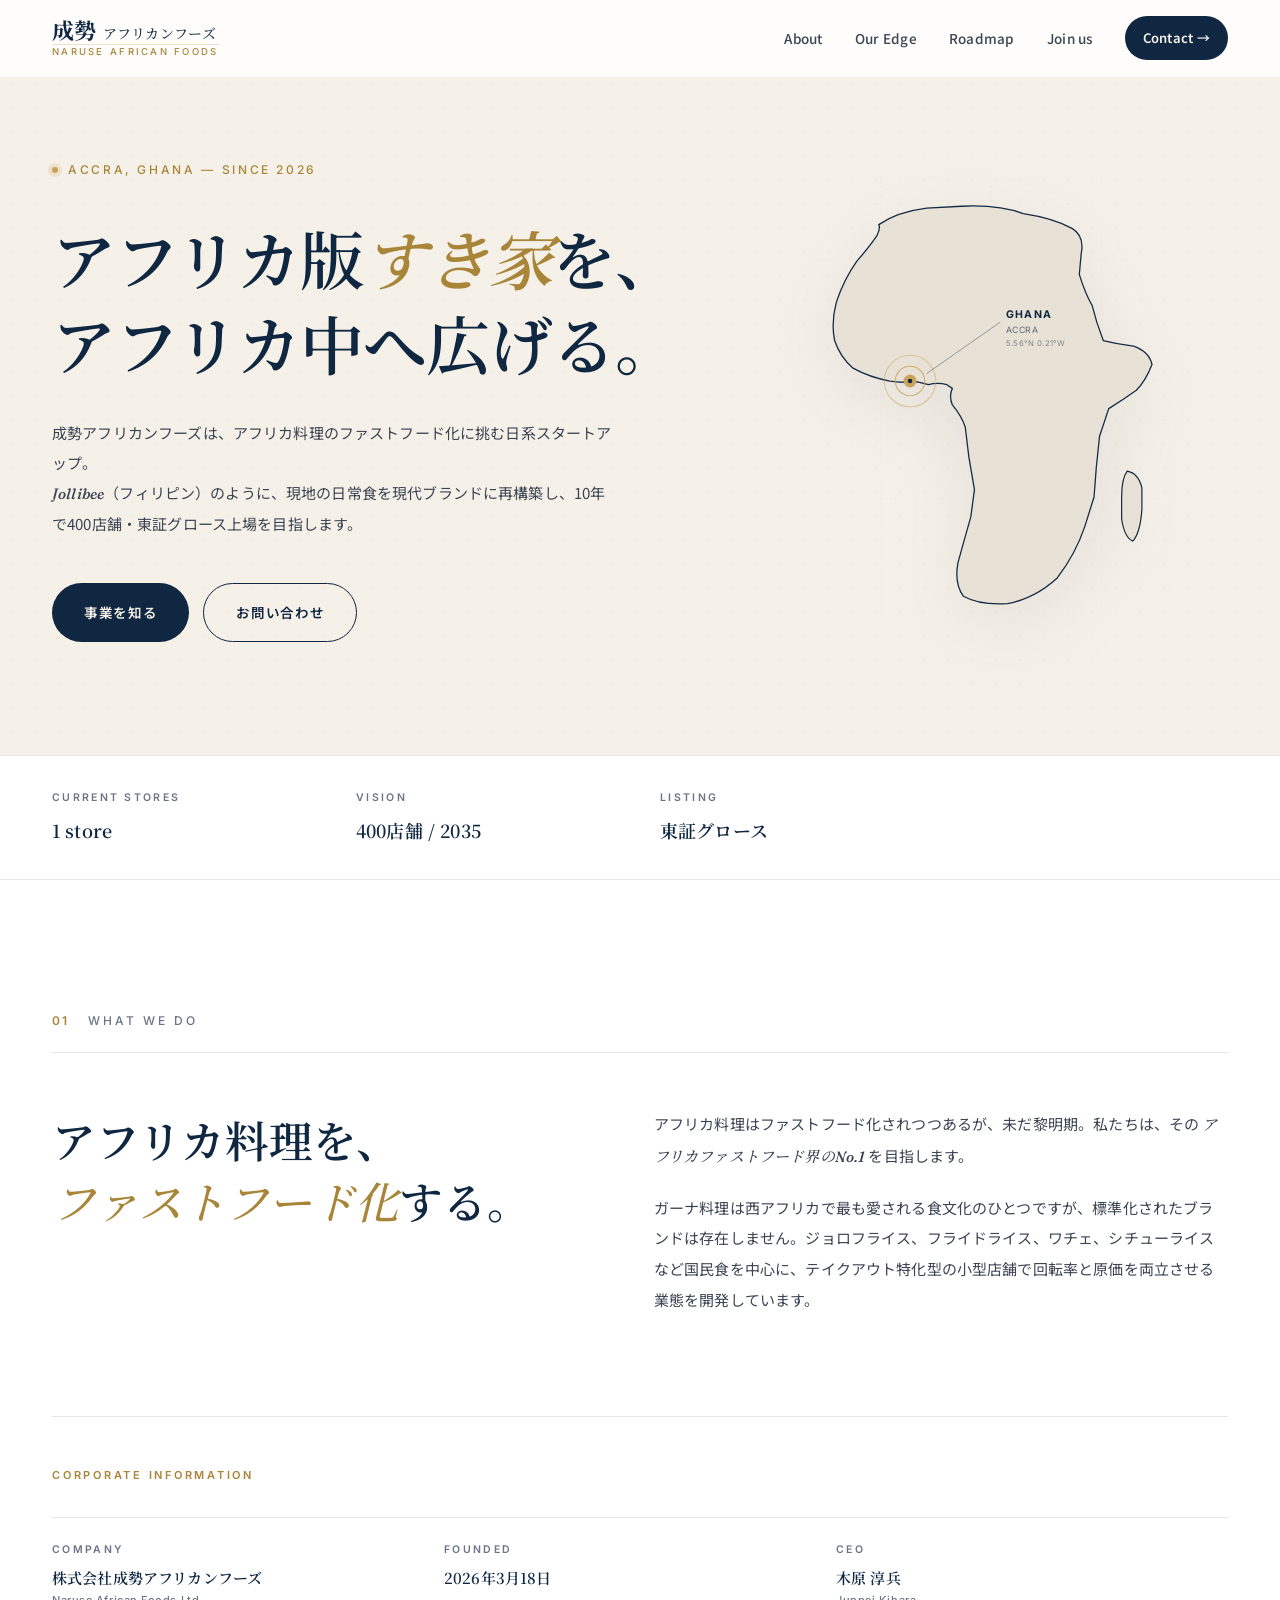
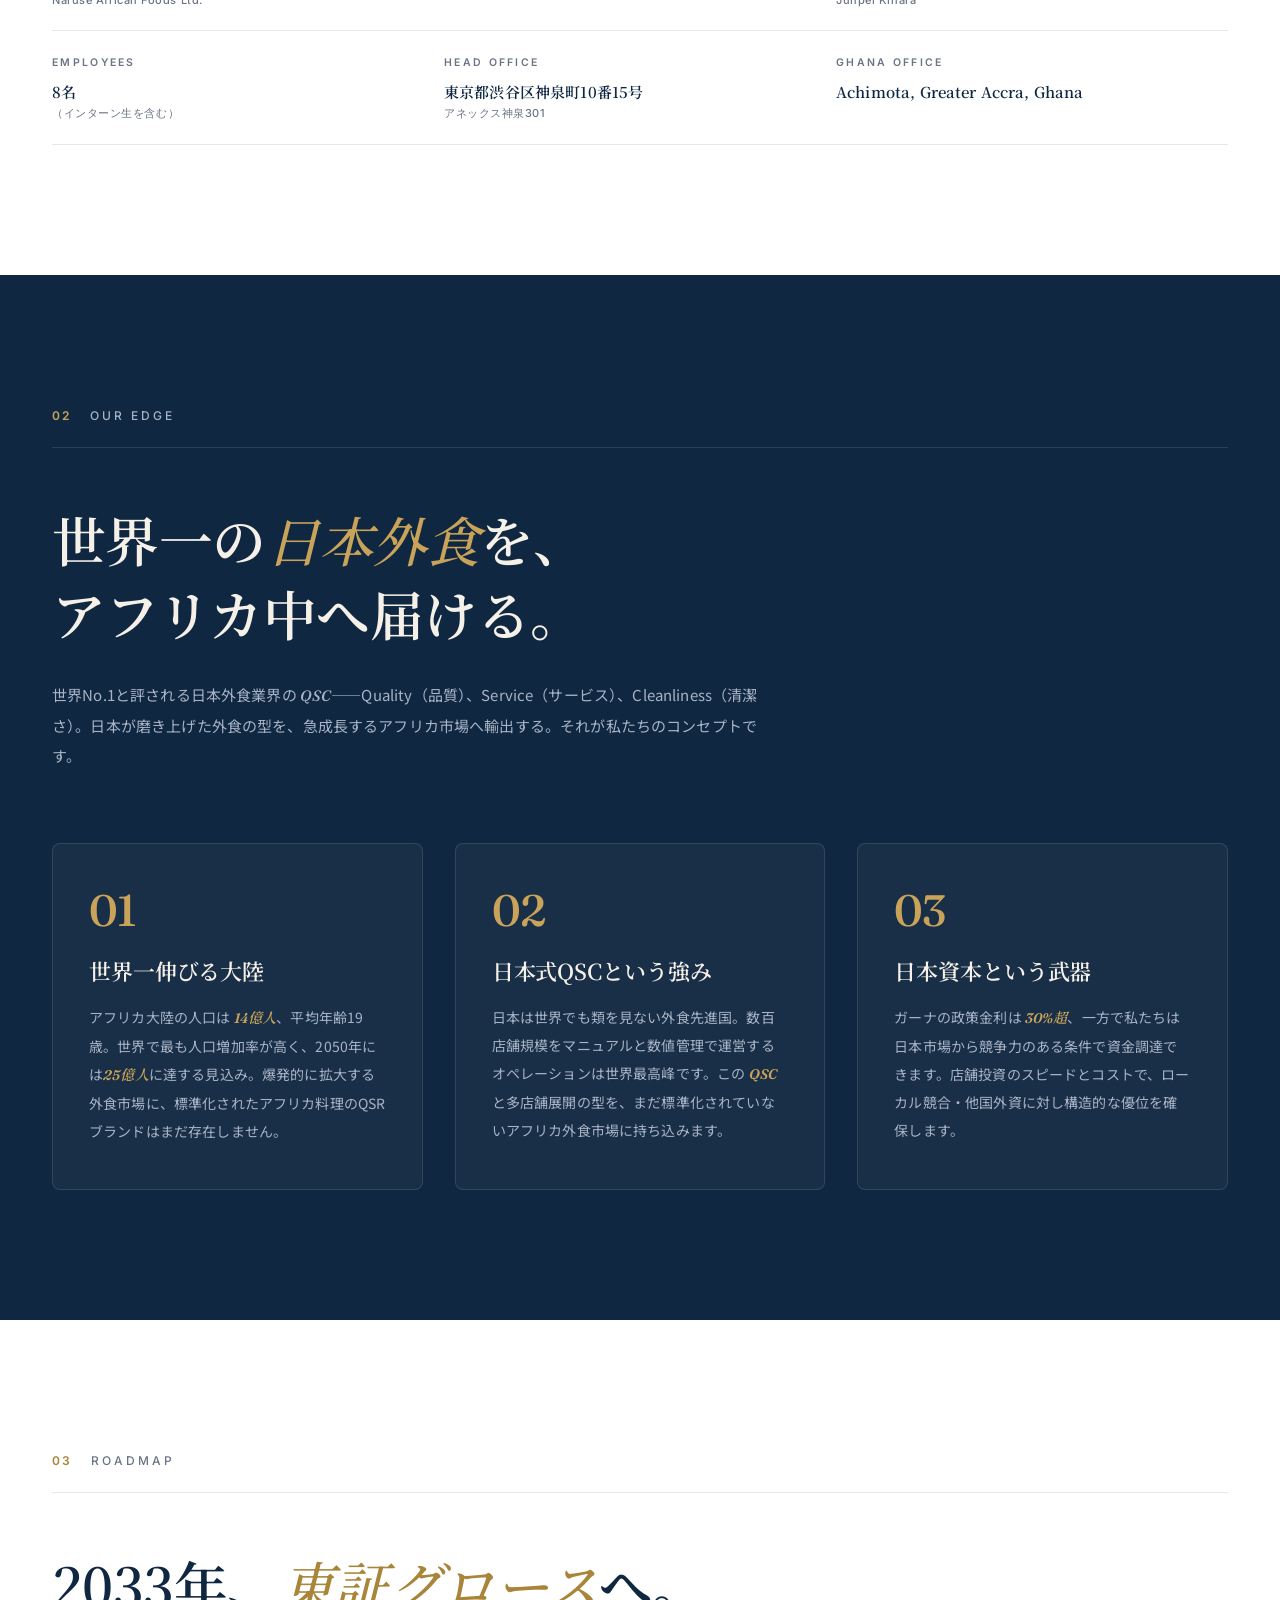
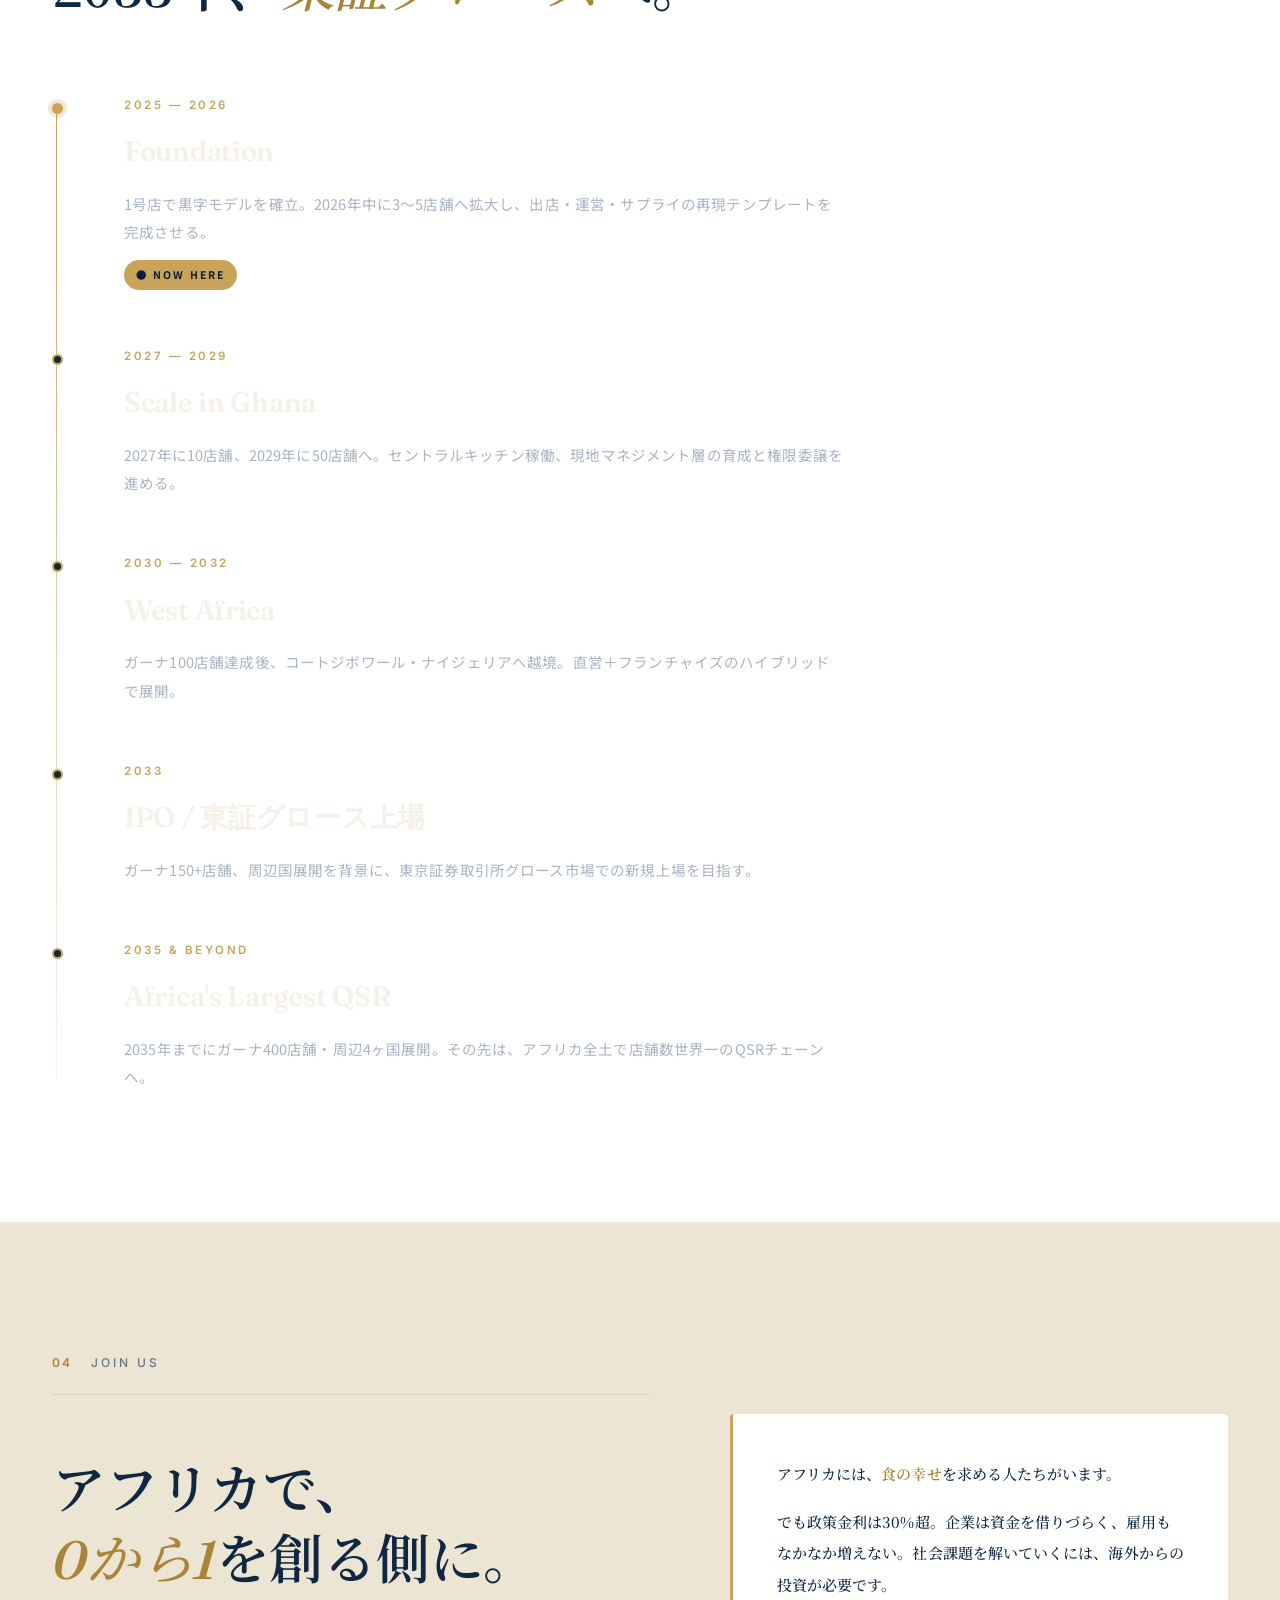
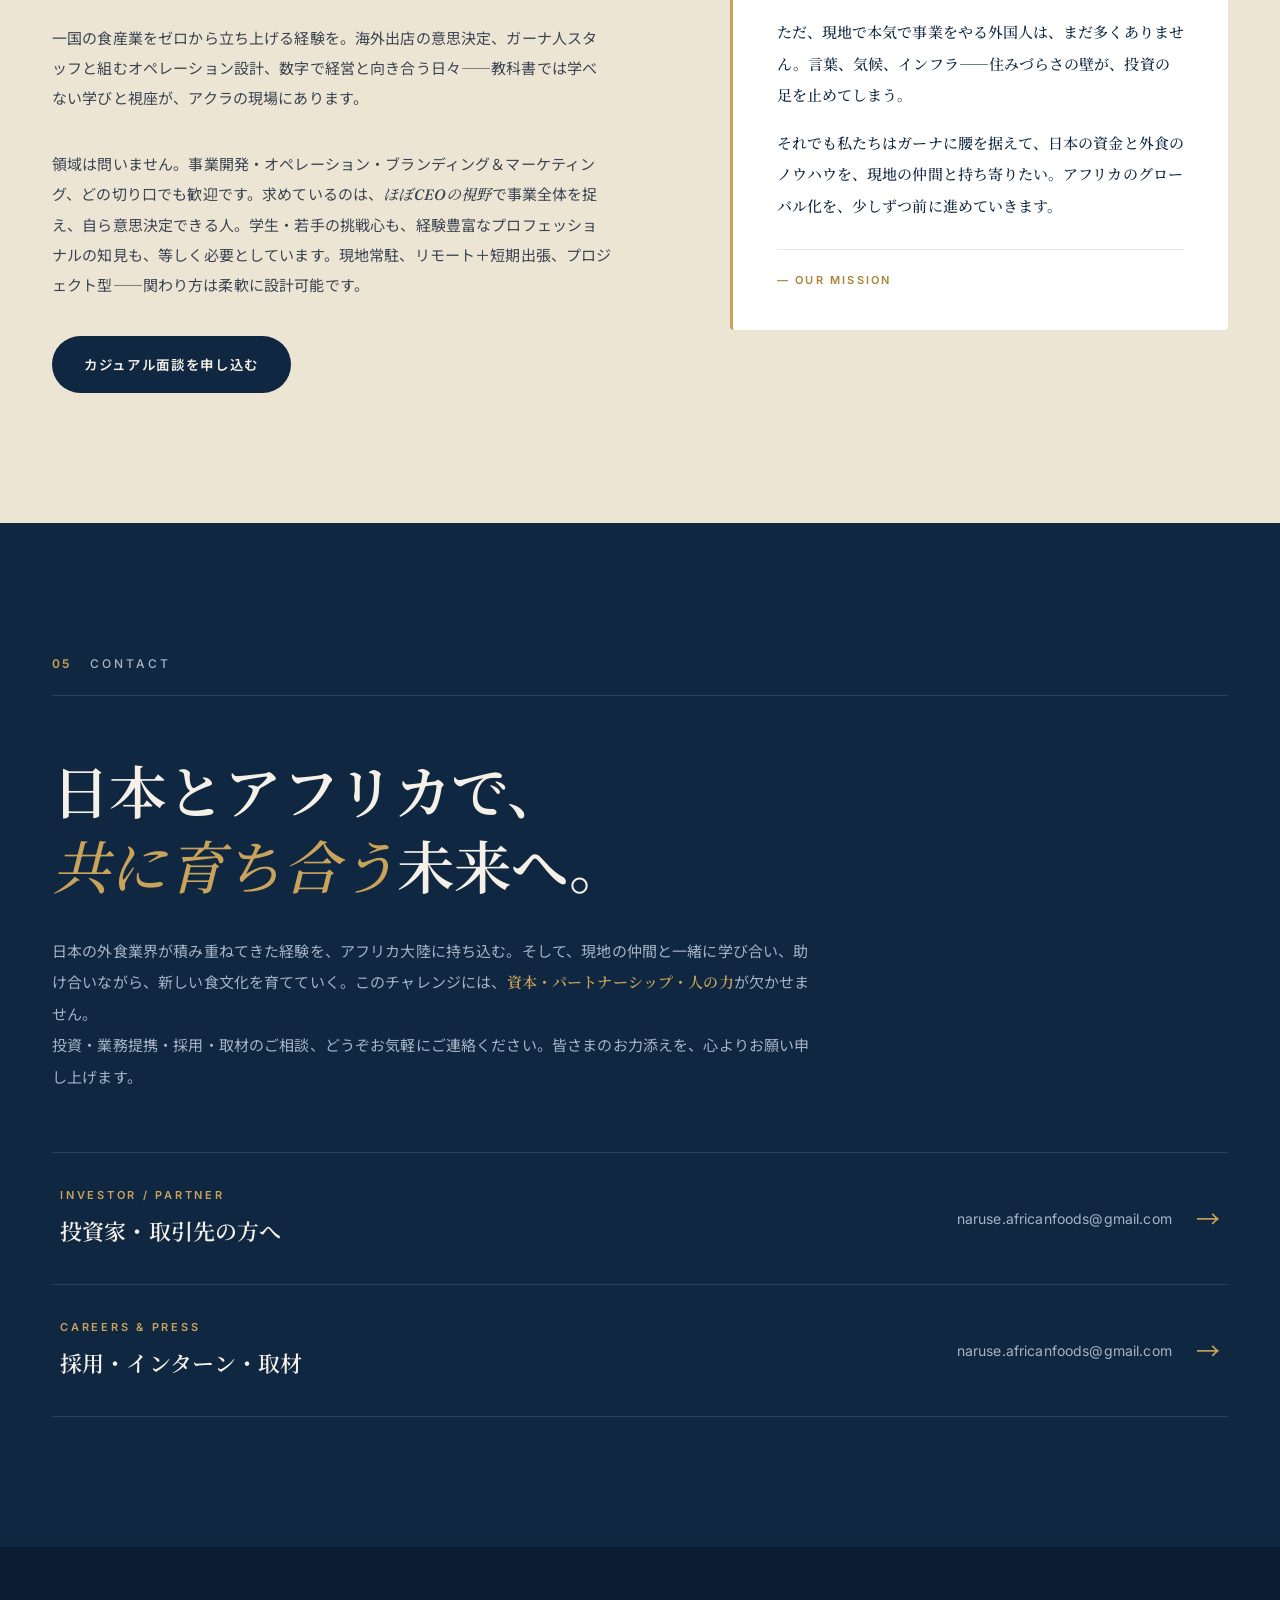
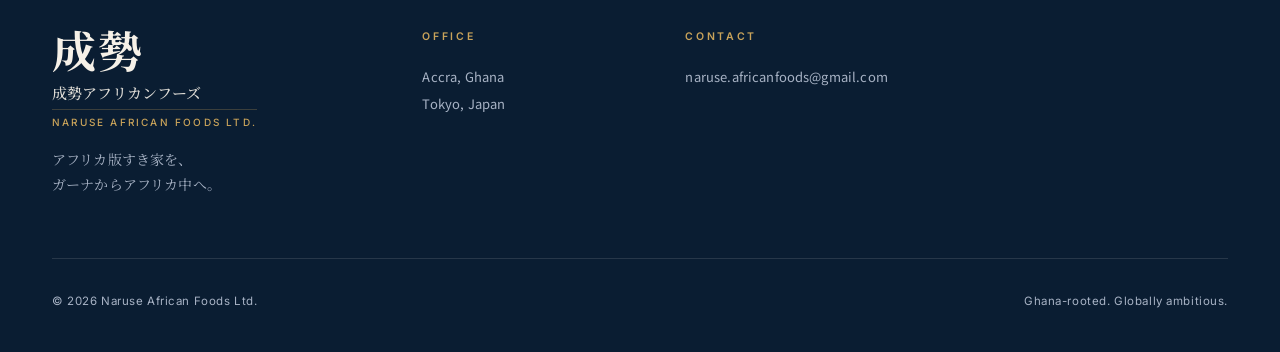
==== index.html @ c7c50688 "Initial commit: corporate site" ====
<!DOCTYPE html>
<html lang="ja">
<head>
<meta charset="UTF-8">
<meta name="viewport" content="width=device-width, initial-scale=1.0">
<title>成勢アフリカンフーズ | アフリカ版すき家を、ガーナからアフリカ中へ。</title>
<meta name="description" content="成勢アフリカンフーズはアフリカ料理のファストフード化に挑む日系スタートアップ。ガーナ・アクラ発、10年で400店舗・東証グロース上場を目指します。">
<meta property="og:title" content="成勢アフリカンフーズ">
<meta property="og:description" content="アフリカ版すき家を、ガーナからアフリカ中へ。">
<meta property="og:type" content="website">
<link rel="preconnect" href="https://fonts.googleapis.com">
<link rel="preconnect" href="https://fonts.gstatic.com" crossorigin>
<link href="https://fonts.googleapis.com/css2?family=Fraunces:ital,opsz,wght@0,9..144,400;0,9..144,500;0,9..144,600;0,9..144,700;1,9..144,500&family=Inter:wght@400;500;600;700&family=Noto+Sans+JP:wght@400;500;600;700&family=Noto+Serif+JP:wght@500;600;700&display=swap" rel="stylesheet">
<link rel="icon" type="image/svg+xml" href="data:image/svg+xml,%3Csvg xmlns='http://www.w3.org/2000/svg' viewBox='0 0 32 32'%3E%3Crect width='32' height='32' fill='%230F2741'/%3E%3Ctext x='16' y='16' font-family='Noto Serif JP,serif' font-size='22' font-weight='700' fill='%23C9A35A' text-anchor='middle' dominant-baseline='central'%3E成%3C/text%3E%3C/svg%3E">
<link rel="stylesheet" href="style.css">
</head>
<body>

<!-- Header -->
<header class="site-header" id="site-header">
  <div class="container header-inner">
    <a href="#top" class="logo">
      <span class="logo-jp"><span class="logo-mark">成勢</span><span class="logo-suffix">アフリカンフーズ</span></span>
      <span class="logo-en">NARUSE AFRICAN FOODS</span>
    </a>
    <nav class="nav" id="nav">
      <a href="#about">About</a>
      <a href="#edge">Our Edge</a>
      <a href="#roadmap">Roadmap</a>
      <a href="#join">Join us</a>
      <a href="#contact" class="nav-cta">Contact →</a>
    </nav>
    <button class="nav-toggle" id="nav-toggle" aria-label="メニュー">
      <span></span><span></span>
    </button>
  </div>
</header>

<main id="top">

  <!-- ============ HERO ============ -->
  <section class="hero">
    <div class="container hero-inner">
      <div class="hero-content">
        <p class="hero-eyebrow">
          <span class="eyebrow-dot"></span>
          Accra, Ghana — Since 2026
        </p>
        <h1 class="hero-title reveal">
          <span class="ht-line">アフリカ版<em>すき家</em>を、</span>
          <span class="ht-line">アフリカ中へ広げる。</span>
        </h1>
        <p class="hero-lead reveal">
          成勢アフリカンフーズは、アフリカ料理のファストフード化に挑む日系スタートアップ。<br>
          <em>Jollibee</em>（フィリピン）のように、現地の日常食を現代ブランドに再構築し、10年で400店舗・東証グロース上場を目指します。
        </p>
        <div class="hero-cta reveal">
          <a href="#about" class="btn btn-primary">事業を知る</a>
          <a href="#contact" class="btn btn-ghost">お問い合わせ</a>
        </div>
      </div>

      <div class="hero-visual" aria-hidden="true">
        <svg viewBox="0 0 500 560" class="africa-map">
          <!-- Subtle lat/long grid -->
          <g opacity="0.08" stroke="#0F2741" stroke-width="0.4" stroke-dasharray="2 3">
            <line x1="60" y1="130" x2="440" y2="130"/>
            <line x1="60" y1="260" x2="440" y2="260"/>
            <line x1="60" y1="390" x2="440" y2="390"/>
            <line x1="130" y1="40" x2="130" y2="520"/>
            <line x1="250" y1="40" x2="250" y2="520"/>
            <line x1="370" y1="40" x2="370" y2="520"/>
          </g>

          <!-- Africa continent silhouette (geo-accurate proportions) -->
          <path d="
            M 128 92
            Q 148 78 180 74
            L 218 72
            Q 258 70 285 80
            Q 318 85 338 96
            Q 352 104 348 124
            L 346 146
            Q 352 166 360 180
            L 365 198
            L 372 218
            Q 388 222 405 224
            Q 422 230 425 244
            Q 418 262 408 272
            Q 394 282 378 292
            L 368 322
            Q 364 356 362 388
            L 352 420
            Q 342 450 322 476
            Q 298 498 268 504
            Q 238 506 220 496
            Q 210 482 214 460
            Q 220 438 228 410
            L 232 380
            L 226 345
            L 222 312
            Q 218 300 208 288
            Q 204 278 208 270
            L 202 266
            Q 192 263 182 266
            L 170 263
            Q 155 264 140 262
            Q 118 258 100 248
            Q 86 236 80 218
            Q 76 198 82 176
            Q 90 152 104 132
            Q 118 116 126 104
            Q 130 96 128 92 Z"
            fill="#E8E2D6" stroke="#0F2741" stroke-width="1.4" opacity="0.98" stroke-linejoin="round"/>

          <!-- Madagascar -->
          <path d="
            M 398 360
            Q 410 362 414 378
            L 414 402
            Q 412 428 404 436
            Q 395 432 392 412
            L 392 388
            Q 392 368 398 360 Z"
            fill="#E8E2D6" stroke="#0F2741" stroke-width="1.3" opacity="0.98" stroke-linejoin="round"/>

          <!-- Ghana marker (Accra: 5.56°N, 0.21°W) -->
          <circle cx="162" cy="262" r="28" fill="none" stroke="#C9A35A" stroke-width="1.2" opacity="0.5" class="pulse-ring"/>
          <circle cx="162" cy="262" r="16" fill="none" stroke="#C9A35A" stroke-width="1.2" opacity="0.85"/>
          <circle cx="162" cy="262" r="7" fill="#C9A35A"/>
          <circle cx="162" cy="262" r="2.5" fill="#0F2741"/>

          <!-- Ghana label -->
          <g>
            <line x1="180" y1="254" x2="260" y2="198" stroke="#0F2741" stroke-width="0.8" opacity="0.55"/>
            <text x="266" y="194" font-family="Inter" font-size="11.5" font-weight="700" fill="#0F2741" letter-spacing="0.12em">GHANA</text>
            <text x="266" y="210" font-family="Inter" font-size="9.5" fill="#0F2741" opacity="0.65" letter-spacing="0.06em">ACCRA</text>
            <text x="266" y="224" font-family="Inter" font-size="8.5" fill="#0F2741" opacity="0.5" letter-spacing="0.04em">5.56°N  0.21°W</text>
          </g>
        </svg>
      </div>
    </div>

    <div class="hero-facts">
      <div class="container">
        <div class="facts-grid">
          <div class="fact">
            <div class="fact-label">Current Stores</div>
            <div class="fact-value">1 store</div>
          </div>
          <div class="fact">
            <div class="fact-label">Vision</div>
            <div class="fact-value">400店舗 / 2035</div>
          </div>
          <div class="fact">
            <div class="fact-label">Listing</div>
            <div class="fact-value">東証グロース</div>
          </div>
        </div>
      </div>
    </div>
  </section>

  <!-- ============ ABOUT（事業内容＋実績） ============ -->
  <section id="about" class="section section-light">
    <div class="container">
      <div class="section-head">
        <span class="section-idx">01</span>
        <span class="section-label">What we do</span>
      </div>

      <div class="about-grid">
        <h2 class="about-title reveal">
          アフリカ料理を、<br>
          <em>ファストフード化</em>する。
        </h2>
        <div class="about-body">
          <p class="reveal">
            アフリカ料理はファストフード化されつつあるが、未だ黎明期。私たちは、その <em>アフリカファストフード界のNo.1</em> を目指します。
          </p>
          <p class="reveal">
            ガーナ料理は西アフリカで最も愛される食文化のひとつですが、標準化されたブランドは存在しません。ジョロフライス、フライドライス、ワチェ、シチューライスなど国民食を中心に、テイクアウト特化型の小型店舗で回転率と原価を両立させる業態を開発しています。
          </p>
        </div>
      </div>

      <!-- Corporate info -->
      <div class="corporate-info reveal">
        <div class="ci-head">Corporate Information</div>
        <dl class="ci-list">
          <div class="ci-row">
            <dt>Company</dt>
            <dd>株式会社成勢アフリカンフーズ<span>Naruse African Foods Ltd.</span></dd>
          </div>
          <div class="ci-row">
            <dt>Founded</dt>
            <dd>2026年3月18日</dd>
          </div>
          <div class="ci-row">
            <dt>CEO</dt>
            <dd>木原 淳兵<span>Junpei Kihara</span></dd>
          </div>
          <div class="ci-row">
            <dt>Employees</dt>
            <dd>8名<span>（インターン生を含む）</span></dd>
          </div>
          <div class="ci-row">
            <dt>Head Office</dt>
            <dd>東京都渋谷区神泉町10番15号<span>アネックス神泉301</span></dd>
          </div>
          <div class="ci-row">
            <dt>Ghana Office</dt>
            <dd>Achimota, Greater Accra, Ghana</dd>
          </div>
        </dl>
      </div>
    </div>
  </section>

  <!-- ============ OUR EDGE（市場機会＋構造的モート） ============ -->
  <section id="edge" class="section section-dark">
    <div class="container">
      <div class="section-head">
        <span class="section-idx">02</span>
        <span class="section-label">Our edge</span>
      </div>

      <h2 class="section-title reveal">
        世界一の<em>日本外食</em>を、<br>
        アフリカ中へ届ける。
      </h2>
      <p class="section-lead reveal">
        世界No.1と評される日本外食業界の <em>QSC</em>——Quality（品質）、Service（サービス）、Cleanliness（清潔さ）。日本が磨き上げた外食の型を、急成長するアフリカ市場へ輸出する。それが私たちのコンセプトです。
      </p>

      <div class="edge-grid">
        <div class="edge-item reveal">
          <div class="edge-num">01</div>
          <h3>世界一伸びる大陸</h3>
          <p>アフリカ大陸の人口は <em>14億人</em>、平均年齢19歳。世界で最も人口増加率が高く、2050年には<em>25億人</em>に達する見込み。爆発的に拡大する外食市場に、標準化されたアフリカ料理のQSRブランドはまだ存在しません。</p>
        </div>
        <div class="edge-item reveal">
          <div class="edge-num">02</div>
          <h3>日本式QSCという強み</h3>
          <p>日本は世界でも類を見ない外食先進国。数百店舗規模をマニュアルと数値管理で運営するオペレーションは世界最高峰です。この <em>QSC</em> と多店舗展開の型を、まだ標準化されていないアフリカ外食市場に持ち込みます。</p>
        </div>
        <div class="edge-item reveal">
          <div class="edge-num">03</div>
          <h3>日本資本という武器</h3>
          <p>ガーナの政策金利は <em>30%超</em>、一方で私たちは日本市場から競争力のある条件で資金調達できます。店舗投資のスピードとコストで、ローカル競合・他国外資に対し構造的な優位を確保します。</p>
        </div>
      </div>
    </div>
  </section>

  <!-- ============ ROADMAP ============ -->
  <section id="roadmap" class="section section-light">
    <div class="container">
      <div class="section-head">
        <span class="section-idx">03</span>
        <span class="section-label">Roadmap</span>
      </div>
      <h2 class="section-title reveal">
        2033年、<em>東証グロース</em>へ。
      </h2>

      <div class="roadmap">
        <div class="rm-line"></div>

        <div class="rm-phase reveal">
          <div class="rm-dot active"></div>
          <div class="rm-year">2025 — 2026</div>
          <h3>Foundation</h3>
          <p>1号店で黒字モデルを確立。2026年中に3〜5店舗へ拡大し、出店・運営・サプライの再現テンプレートを完成させる。</p>
          <div class="rm-status">● NOW HERE</div>
        </div>

        <div class="rm-phase reveal">
          <div class="rm-dot"></div>
          <div class="rm-year">2027 — 2029</div>
          <h3>Scale in Ghana</h3>
          <p>2027年に10店舗、2029年に50店舗へ。セントラルキッチン稼働、現地マネジメント層の育成と権限委譲を進める。</p>
        </div>

        <div class="rm-phase reveal">
          <div class="rm-dot"></div>
          <div class="rm-year">2030 — 2032</div>
          <h3>West Africa</h3>
          <p>ガーナ100店舗達成後、コートジボワール・ナイジェリアへ越境。直営＋フランチャイズのハイブリッドで展開。</p>
        </div>

        <div class="rm-phase reveal">
          <div class="rm-dot"></div>
          <div class="rm-year">2033</div>
          <h3>IPO / 東証グロース上場</h3>
          <p>ガーナ150+店舗、周辺国展開を背景に、東京証券取引所グロース市場での新規上場を目指す。</p>
        </div>

        <div class="rm-phase reveal">
          <div class="rm-dot"></div>
          <div class="rm-year">2035 &amp; Beyond</div>
          <h3>Africa's Largest QSR</h3>
          <p>2035年までにガーナ400店舗・周辺4ヶ国展開。その先は、アフリカ全土で店舗数世界一のQSRチェーンへ。</p>
        </div>
      </div>
    </div>
  </section>

  <!-- ============ JOIN US（採用） ============ -->
  <section id="join" class="section section-accent">
    <div class="container">
      <div class="join-grid">
        <div class="join-lead">
          <div class="section-head">
            <span class="section-idx">04</span>
            <span class="section-label">Join us</span>
          </div>
          <h2 class="reveal">
            アフリカで、<br>
            <em>0から1</em>を創る側に。
          </h2>
          <p class="reveal">
            一国の食産業をゼロから立ち上げる経験を。海外出店の意思決定、ガーナ人スタッフと組むオペレーション設計、数字で経営と向き合う日々——教科書では学べない学びと視座が、アクラの現場にあります。
          </p>
          <p class="reveal">
            領域は問いません。事業開発・オペレーション・ブランディング＆マーケティング、どの切り口でも歓迎です。求めているのは、<em>ほぼCEOの視野</em>で事業全体を捉え、自ら意思決定できる人。学生・若手の挑戦心も、経験豊富なプロフェッショナルの知見も、等しく必要としています。現地常駐、リモート＋短期出張、プロジェクト型——関わり方は柔軟に設計可能です。
          </p>
          <a href="#contact" class="btn btn-primary">カジュアル面談を申し込む</a>
        </div>
        <div class="join-side reveal">
          <div class="join-manifesto">
            <p>アフリカには、<em>食の幸せ</em>を求める人たちがいます。</p>
            <p>でも政策金利は30%超。企業は資金を借りづらく、雇用もなかなか増えない。社会課題を解いていくには、海外からの投資が必要です。</p>
            <p>ただ、現地で本気で事業をやる外国人は、まだ多くありません。言葉、気候、インフラ——住みづらさの壁が、投資の足を止めてしまう。</p>
            <p>それでも私たちはガーナに腰を据えて、日本の資金と外食のノウハウを、現地の仲間と持ち寄りたい。アフリカのグローバル化を、少しずつ前に進めていきます。</p>
          </div>
          <div class="join-cite">— Our Mission</div>
        </div>
      </div>
    </div>
  </section>

  <!-- ============ CONTACT ============ -->
  <section id="contact" class="section section-dark">
    <div class="container">
      <div class="section-head">
        <span class="section-idx">05</span>
        <span class="section-label">Contact</span>
      </div>

      <h2 class="contact-title reveal">
        日本とアフリカで、<br>
        <em>共に育ち合う</em>未来へ。
      </h2>
      <p class="contact-lead reveal">
        日本の外食業界が積み重ねてきた経験を、アフリカ大陸に持ち込む。そして、現地の仲間と一緒に学び合い、助け合いながら、新しい食文化を育てていく。このチャレンジには、<em>資本・パートナーシップ・人の力</em>が欠かせません。<br>
        投資・業務提携・採用・取材のご相談、どうぞお気軽にご連絡ください。皆さまのお力添えを、心よりお願い申し上げます。
      </p>

      <div class="contact-links">
        <a href="mailto:naruse.africanfoods@gmail.com?subject=【投資・協業に関するお問い合わせ】" class="contact-link reveal">
          <div class="cl-left">
            <div class="cl-role">Investor / Partner</div>
            <div class="cl-label">投資家・取引先の方へ</div>
          </div>
          <div class="cl-right">
            <span class="cl-email">naruse.africanfoods@gmail.com</span>
            <span class="cl-arrow">→</span>
          </div>
        </a>
        <a href="mailto:naruse.africanfoods@gmail.com?subject=【インターン・採用のお問い合わせ】" class="contact-link reveal">
          <div class="cl-left">
            <div class="cl-role">Careers &amp; Press</div>
            <div class="cl-label">採用・インターン・取材</div>
          </div>
          <div class="cl-right">
            <span class="cl-email">naruse.africanfoods@gmail.com</span>
            <span class="cl-arrow">→</span>
          </div>
        </a>
      </div>
    </div>
  </section>

</main>

<footer class="site-footer">
  <div class="container">
    <div class="footer-grid">
      <div class="footer-brand">
        <div class="footer-logo">
          <div class="footer-wordmark">成勢</div>
          <div class="footer-jp">成勢アフリカンフーズ</div>
          <div class="footer-en">NARUSE AFRICAN FOODS LTD.</div>
        </div>
        <p class="footer-tagline">
          アフリカ版すき家を、<br>ガーナからアフリカ中へ。
        </p>
      </div>
      <div class="footer-col">
        <div class="footer-label">Office</div>
        <p>Accra, Ghana</p>
        <p>Tokyo, Japan</p>
      </div>
      <div class="footer-col">
        <div class="footer-label">Contact</div>
        <a href="mailto:naruse.africanfoods@gmail.com">naruse.africanfoods@gmail.com</a>
      </div>
    </div>
    <div class="footer-bottom">
      <div>© 2026 Naruse African Foods Ltd.</div>
      <div>Ghana-rooted. Globally ambitious.</div>
    </div>
  </div>
</footer>

<script src="script.js"></script>
</body>
</html>
---- style.css ----
/* ================================================
   成勢アフリカンフーズ — Corporate Site
   Style: Navy / Ivory / Ochre. Quiet, editorial.
   ================================================ */

:root {
  --navy: #0f2741;
  --navy-deep: #0a1d32;
  --navy-soft: #1b3a5b;
  --ivory: #f6f1e8;
  --ivory-warm: #ede5d3;
  --paper: #ffffff;
  --ochre: #c9a35a;
  --ochre-deep: #a88538;
  --earth: #5a7a5a;
  --ink: #14161a;
  --ink-soft: #3a4452;
  --muted: #6b7485;
  --muted-inv: #a8b3c5;
  --border: rgba(15, 39, 65, 0.1);
  --border-dark: rgba(246, 241, 232, 0.12);
  --max: 1240px;
  --radius: 4px;
}

* { box-sizing: border-box; margin: 0; padding: 0; }

html { scroll-behavior: smooth; }

body {
  font-family: "Noto Sans JP", "Inter", -apple-system, BlinkMacSystemFont, sans-serif;
  font-weight: 400;
  color: var(--ink);
  background: var(--paper);
  line-height: 1.85;
  font-size: 15px;
  letter-spacing: 0.01em;
  -webkit-font-smoothing: antialiased;
  text-rendering: optimizeLegibility;
}

a { color: inherit; text-decoration: none; }
img { max-width: 100%; display: block; }
button { font: inherit; cursor: pointer; background: none; border: none; color: inherit; }

em {
  font-style: italic;
  font-family: "Fraunces", "Noto Serif JP", serif;
  font-weight: 500;
}

.container {
  max-width: var(--max);
  margin: 0 auto;
  padding: 0 32px;
}

/* Reveal animation base */
.reveal {
  opacity: 0;
  transform: translateY(24px);
  transition: opacity 0.9s cubic-bezier(0.2, 0.7, 0.2, 1),
              transform 0.9s cubic-bezier(0.2, 0.7, 0.2, 1);
}
.reveal.in {
  opacity: 1;
  transform: translateY(0);
}

/* ======================== HEADER ======================== */
.site-header {
  position: fixed;
  top: 0; left: 0; right: 0;
  z-index: 100;
  background: rgba(255, 255, 255, 0.85);
  backdrop-filter: blur(14px);
  -webkit-backdrop-filter: blur(14px);
  border-bottom: 1px solid transparent;
  transition: border-color 0.3s, background 0.3s;
}
.site-header.is-scrolled {
  border-bottom-color: var(--border);
  background: rgba(255, 255, 255, 0.95);
}
.header-inner {
  display: flex;
  align-items: center;
  justify-content: space-between;
  height: 76px;
}
.logo {
  display: flex;
  flex-direction: column;
  gap: 2px;
  line-height: 1.1;
}
.logo-jp {
  font-family: "Noto Serif JP", serif;
  color: var(--navy);
  display: flex;
  align-items: baseline;
  gap: 2px;
}
.logo-mark {
  font-size: 22px;
  font-weight: 700;
  letter-spacing: 0.02em;
}
.logo-suffix {
  font-size: 14px;
  font-weight: 500;
  letter-spacing: 0.03em;
  margin-left: 4px;
  opacity: 0.92;
}
.logo-en {
  font-family: "Inter", sans-serif;
  font-size: 9.5px;
  font-weight: 500;
  letter-spacing: 0.24em;
  color: var(--ochre-deep);
  padding-top: 2px;
  border-top: 1px solid rgba(201, 163, 90, 0.3);
  display: inline-block;
  width: fit-content;
}

.nav {
  display: flex;
  align-items: center;
  gap: 32px;
}
.nav a {
  font-size: 13.5px;
  font-weight: 500;
  color: var(--ink-soft);
  letter-spacing: 0.02em;
  transition: color 0.2s;
  position: relative;
}
.nav a:not(.nav-cta)::after {
  content: "";
  position: absolute;
  left: 0; right: 0; bottom: -4px;
  height: 1px;
  background: var(--navy);
  transform: scaleX(0);
  transform-origin: left;
  transition: transform 0.3s;
}
.nav a:not(.nav-cta):hover {
  color: var(--navy);
}
.nav a:not(.nav-cta):hover::after {
  transform: scaleX(1);
}
.nav-cta {
  padding: 10px 18px;
  background: var(--navy);
  color: var(--ivory) !important;
  border-radius: 999px;
  font-size: 13px !important;
  font-weight: 600 !important;
  letter-spacing: 0.05em;
  transition: background 0.2s;
}
.nav-cta:hover { background: var(--navy-deep); }

.nav-toggle {
  display: none;
  width: 44px; height: 44px;
  padding: 12px;
}
.nav-toggle span {
  display: block;
  width: 100%; height: 1.5px;
  background: var(--navy);
  margin: 5px 0;
  transition: 0.3s;
}
.nav-toggle.is-open span:first-child { transform: translateY(6.5px) rotate(45deg); }
.nav-toggle.is-open span:last-child { transform: translateY(-6.5px) rotate(-45deg); }

/* ======================== HERO ======================== */
.hero {
  padding-top: 140px;
  background: var(--ivory);
  position: relative;
  overflow: hidden;
}
.hero::before {
  content: "";
  position: absolute;
  inset: 0;
  background-image: radial-gradient(circle, rgba(15, 39, 65, 0.04) 1px, transparent 1px);
  background-size: 24px 24px;
  opacity: 0.6;
  pointer-events: none;
}

.hero-inner {
  display: grid;
  grid-template-columns: 1.35fr 1fr;
  gap: 60px;
  align-items: center;
  padding-bottom: 100px;
  position: relative;
  z-index: 1;
}

.hero-eyebrow {
  display: inline-flex;
  align-items: center;
  gap: 10px;
  font-family: "Inter", sans-serif;
  font-size: 12px;
  font-weight: 500;
  letter-spacing: 0.22em;
  color: var(--ochre-deep);
  text-transform: uppercase;
  margin-bottom: 36px;
}
.eyebrow-dot {
  width: 6px; height: 6px;
  border-radius: 50%;
  background: var(--ochre);
  box-shadow: 0 0 0 4px rgba(201, 163, 90, 0.2);
  animation: pulse-dot 2s ease-in-out infinite;
}
@keyframes pulse-dot {
  0%, 100% { box-shadow: 0 0 0 4px rgba(201, 163, 90, 0.2); }
  50% { box-shadow: 0 0 0 8px rgba(201, 163, 90, 0); }
}

.hero-title {
  font-family: "Noto Serif JP", serif;
  font-size: clamp(38px, 5.2vw, 64px);
  font-weight: 600;
  line-height: 1.25;
  letter-spacing: -0.015em;
  color: var(--navy);
  margin-bottom: 36px;
  word-break: keep-all;
}
.hero-title .ht-line {
  display: block;
  white-space: nowrap;
}
.hero-title em {
  color: var(--ochre-deep);
  font-weight: 600;
}

.hero-lead {
  font-size: 15px;
  line-height: 2;
  color: var(--ink-soft);
  max-width: 560px;
  margin-bottom: 44px;
}

.hero-cta {
  display: flex;
  gap: 14px;
  flex-wrap: wrap;
}

/* Buttons */
.btn {
  display: inline-flex;
  align-items: center;
  gap: 10px;
  padding: 16px 32px;
  font-size: 13.5px;
  font-weight: 600;
  letter-spacing: 0.05em;
  border-radius: 999px;
  transition: 0.25s cubic-bezier(0.2, 0.7, 0.2, 1);
}
.btn-primary {
  background: var(--navy);
  color: var(--ivory);
}
.btn-primary:hover {
  background: var(--navy-deep);
  transform: translateY(-2px);
  box-shadow: 0 10px 30px rgba(15, 39, 65, 0.2);
}
.btn-ghost {
  background: transparent;
  color: var(--navy);
  border: 1px solid var(--navy);
}
.btn-ghost:hover {
  background: var(--navy);
  color: var(--ivory);
}

/* Hero visual (Africa map) */
.hero-visual {
  display: flex;
  justify-content: center;
  align-items: center;
  position: relative;
}
.africa-map {
  width: 100%;
  max-width: 460px;
  height: auto;
  filter: drop-shadow(0 20px 40px rgba(15, 39, 65, 0.08));
}
.pulse-ring {
  transform-origin: 162px 262px;
  animation: pulse-ring 2.5s ease-out infinite;
}
@keyframes pulse-ring {
  0% { transform: scale(0.8); opacity: 0.8; }
  100% { transform: scale(2); opacity: 0; }
}

/* Hero facts band */
.hero-facts {
  background: var(--paper);
  border-top: 1px solid var(--border);
  border-bottom: 1px solid var(--border);
  padding: 32px 0;
  position: relative;
  z-index: 1;
}
.facts-grid {
  display: grid;
  grid-template-columns: repeat(4, 1fr);
  gap: 40px;
}
.fact-label {
  font-family: "Inter", sans-serif;
  font-size: 10.5px;
  font-weight: 600;
  letter-spacing: 0.22em;
  text-transform: uppercase;
  color: var(--muted);
  margin-bottom: 6px;
}
.fact-value {
  font-family: "Noto Serif JP", serif;
  font-size: 18px;
  font-weight: 600;
  color: var(--navy);
}

/* ======================== SECTION BASE ======================== */
.section {
  padding: 130px 0;
  position: relative;
}
.section-light {
  background: var(--paper);
  color: var(--ink);
}
.section-dark {
  background: var(--navy);
  color: var(--ivory);
}
.section-accent {
  background: var(--ivory-warm);
  color: var(--ink);
}

.section-head {
  display: flex;
  align-items: center;
  gap: 18px;
  margin-bottom: 56px;
  padding-bottom: 20px;
  border-bottom: 1px solid var(--border);
  font-family: "Inter", sans-serif;
}
.section-dark .section-head { border-bottom-color: var(--border-dark); }
.section-idx {
  font-size: 12px;
  font-weight: 600;
  letter-spacing: 0.2em;
  color: var(--ochre-deep);
}
.section-dark .section-idx { color: var(--ochre); }
.section-label {
  font-size: 12px;
  font-weight: 500;
  letter-spacing: 0.25em;
  text-transform: uppercase;
  color: var(--muted);
}
.section-dark .section-label { color: var(--muted-inv); }

.section-title {
  font-family: "Noto Serif JP", serif;
  font-size: clamp(32px, 4.2vw, 54px);
  font-weight: 600;
  line-height: 1.3;
  letter-spacing: -0.01em;
  color: var(--navy);
  margin-bottom: 32px;
}
.section-dark .section-title { color: var(--ivory); }
.section-title em { color: var(--ochre-deep); }
.section-dark .section-title em { color: var(--ochre); }
.title-sub {
  display: block;
  font-size: 0.55em;
  color: var(--muted-inv);
  font-weight: 400;
  font-style: normal;
  letter-spacing: 0.05em;
  margin-top: 12px;
}

.section-lead {
  font-size: 15px;
  line-height: 2;
  color: var(--ink-soft);
  max-width: 720px;
  margin-bottom: 56px;
}
.section-dark .section-lead { color: var(--muted-inv); }
.section-accent .section-lead { color: var(--ink-soft); }

/* ======================== ABOUT ======================== */
.about-grid {
  display: grid;
  grid-template-columns: 1fr 1.1fr;
  gap: 80px;
  margin-bottom: 100px;
}
.about-title {
  font-family: "Noto Serif JP", serif;
  font-size: clamp(28px, 3.4vw, 44px);
  font-weight: 600;
  line-height: 1.4;
  color: var(--navy);
  letter-spacing: -0.005em;
}
.about-title em { color: var(--ochre-deep); }
.about-body p {
  font-size: 15px;
  line-height: 2.05;
  color: var(--ink-soft);
  margin-bottom: 20px;
}
.about-body p:last-child { margin-bottom: 0; }

/* Impact numbers grid */
.impact {
  display: grid;
  grid-template-columns: repeat(4, 1fr);
  gap: 0;
  border-top: 1px solid var(--border);
  border-bottom: 1px solid var(--border);
}
.impact-item {
  padding: 40px 28px;
  border-right: 1px solid var(--border);
  position: relative;
}
.impact-item:last-child { border-right: none; }
.impact-num {
  font-family: "Fraunces", "Noto Serif JP", serif;
  font-size: clamp(46px, 5vw, 68px);
  font-weight: 500;
  line-height: 1;
  color: var(--navy);
  letter-spacing: -0.02em;
  margin-bottom: 16px;
}
.impact-label {
  font-family: "Inter", sans-serif;
  font-size: 11.5px;
  font-weight: 600;
  letter-spacing: 0.18em;
  text-transform: uppercase;
  color: var(--ochre-deep);
  margin-bottom: 14px;
  display: flex;
  justify-content: space-between;
  align-items: center;
}
.impact-label span {
  color: var(--muted);
  font-weight: 500;
  letter-spacing: 0.1em;
}
.impact-desc {
  font-size: 13px;
  line-height: 1.85;
  color: var(--muted);
}

/* ======================== CORPORATE INFO ======================== */
.corporate-info {
  margin-top: 72px;
  padding: 48px 0 0;
  border-top: 1px solid var(--border);
}
.ci-head {
  font-family: "Inter", sans-serif;
  font-size: 11px;
  font-weight: 600;
  letter-spacing: 0.25em;
  text-transform: uppercase;
  color: var(--ochre-deep);
  margin-bottom: 32px;
}
.ci-list {
  display: grid;
  grid-template-columns: repeat(3, 1fr);
  gap: 0;
  border-top: 1px solid var(--border);
}
.ci-row {
  display: flex;
  flex-direction: column;
  gap: 8px;
  padding: 22px 24px 22px 0;
  border-bottom: 1px solid var(--border);
}
.ci-row dt {
  font-family: "Inter", sans-serif;
  font-size: 10.5px;
  font-weight: 600;
  letter-spacing: 0.22em;
  text-transform: uppercase;
  color: var(--muted);
}
.ci-row dd {
  font-family: "Noto Serif JP", serif;
  font-size: 15px;
  font-weight: 600;
  color: var(--navy);
  line-height: 1.5;
  display: flex;
  flex-direction: column;
  gap: 2px;
}
.ci-row dd span {
  font-family: "Inter", sans-serif;
  font-size: 11px;
  font-weight: 500;
  color: var(--muted);
  letter-spacing: 0.05em;
}

/* ======================== EDGE (Our competitive edge) ======================== */
.edge-grid {
  display: grid;
  grid-template-columns: repeat(3, 1fr);
  gap: 32px;
  margin-top: 72px;
}
.edge-item {
  padding: 44px 36px;
  background: rgba(246, 241, 232, 0.04);
  border: 1px solid var(--border-dark);
  border-radius: 8px;
  transition: 0.3s;
}
.edge-item:hover {
  border-color: var(--ochre);
  transform: translateY(-4px);
}
.edge-num {
  font-family: "Fraunces", serif;
  font-size: 44px;
  font-weight: 500;
  color: var(--ochre);
  line-height: 1;
  letter-spacing: -0.02em;
  margin-bottom: 24px;
}
.edge-item h3 {
  font-family: "Noto Serif JP", serif;
  font-size: 22px;
  font-weight: 600;
  color: var(--ivory);
  letter-spacing: -0.005em;
  margin-bottom: 16px;
  line-height: 1.4;
}
.edge-item p {
  font-size: 14px;
  line-height: 2;
  color: var(--muted-inv);
}
.edge-item p em {
  color: var(--ochre);
  font-weight: 600;
}

/* ======================== JOIN (Careers simplified) ======================== */
.join-grid {
  display: grid;
  grid-template-columns: 1.2fr 1fr;
  gap: 80px;
  align-items: center;
}
.join-lead h2 {
  font-family: "Noto Serif JP", serif;
  font-size: clamp(32px, 4.2vw, 54px);
  font-weight: 600;
  line-height: 1.3;
  color: var(--navy);
  letter-spacing: -0.01em;
  margin-bottom: 28px;
}
.join-lead h2 em { color: var(--ochre-deep); }
.join-lead p {
  font-size: 15px;
  line-height: 2;
  color: var(--ink-soft);
  margin-bottom: 36px;
  max-width: 560px;
}
.join-side {
  padding: 44px 44px 40px;
  background: var(--paper);
  border-left: 3px solid var(--ochre);
  border-radius: 4px;
}
.join-manifesto {
  font-family: "Noto Serif JP", serif;
  font-size: 15px;
  font-weight: 500;
  line-height: 2.1;
  color: var(--navy);
  letter-spacing: 0.005em;
  margin-bottom: 28px;
}
.join-manifesto p {
  margin-bottom: 16px;
}
.join-manifesto p:last-child {
  margin-bottom: 0;
}
.join-manifesto em {
  color: var(--ochre-deep);
  font-weight: 600;
  font-style: normal;
  font-family: "Noto Serif JP", serif;
}
.join-lead p + p {
  margin-top: 20px;
}
.join-lead p:last-of-type {
  margin-bottom: 36px;
}
.join-cite {
  font-family: "Inter", sans-serif;
  font-size: 11px;
  font-weight: 600;
  letter-spacing: 0.2em;
  text-transform: uppercase;
  color: var(--ochre-deep);
  padding-top: 20px;
  border-top: 1px solid var(--border);
}

/* ======================== WHY ======================== */
.why-grid {
  display: grid;
  grid-template-columns: 1.1fr 1fr;
  gap: 80px;
  align-items: start;
}
.why-text h2 {
  font-family: "Noto Serif JP", serif;
  font-size: clamp(28px, 3.4vw, 44px);
  font-weight: 600;
  line-height: 1.4;
  color: var(--navy);
  margin-bottom: 32px;
}
.why-text h2 em { color: var(--ochre-deep); }
.why-body p {
  font-size: 15px;
  line-height: 2.05;
  color: var(--ink-soft);
  margin-bottom: 20px;
}

.why-signals {
  display: grid;
  grid-template-columns: 1fr 1fr;
  gap: 24px;
}
.signal {
  padding: 32px 28px;
  background: var(--paper);
  border: 1px solid var(--border);
  border-radius: 6px;
  transition: 0.25s;
}
.signal:hover {
  border-color: var(--ochre);
  transform: translateY(-3px);
  box-shadow: 0 10px 30px rgba(15, 39, 65, 0.06);
}
.signal-label {
  font-family: "Inter", sans-serif;
  font-size: 10.5px;
  font-weight: 600;
  letter-spacing: 0.22em;
  text-transform: uppercase;
  color: var(--muted);
  margin-bottom: 18px;
}
.signal-value {
  font-family: "Fraunces", serif;
  font-size: 48px;
  font-weight: 500;
  line-height: 1;
  color: var(--navy);
  letter-spacing: -0.02em;
  margin-bottom: 10px;
}
.signal-value span {
  font-size: 16px;
  color: var(--muted);
  font-weight: 400;
  margin-left: 6px;
  letter-spacing: 0;
}
.signal-sub {
  font-family: "Inter", sans-serif;
  font-size: 11.5px;
  color: var(--muted);
  letter-spacing: 0.02em;
}

/* ======================== ROADMAP ======================== */
.roadmap {
  margin-top: 72px;
  position: relative;
  padding-left: 32px;
}
.rm-line {
  position: absolute;
  left: 4px;
  top: 12px; bottom: 12px;
  width: 1px;
  background: linear-gradient(180deg, var(--ochre) 0%, rgba(201, 163, 90, 0.1) 100%);
}
.rm-phase {
  padding: 0 0 56px 40px;
  position: relative;
}
.rm-phase:last-child { padding-bottom: 0; }
.rm-dot {
  position: absolute;
  left: -32px;
  top: 8px;
  width: 11px; height: 11px;
  border-radius: 50%;
  background: var(--navy);
  border: 2px solid var(--ochre);
}
.rm-dot.active {
  background: var(--ochre);
  box-shadow: 0 0 0 4px rgba(201, 163, 90, 0.25);
}
.rm-year {
  font-family: "Inter", sans-serif;
  font-size: 11.5px;
  font-weight: 600;
  letter-spacing: 0.22em;
  color: var(--ochre);
  margin-bottom: 10px;
  text-transform: uppercase;
}
.rm-phase h3 {
  font-family: "Fraunces", serif;
  font-size: 28px;
  font-weight: 600;
  color: var(--ivory);
  letter-spacing: -0.01em;
  margin-bottom: 12px;
}
.rm-phase p {
  font-size: 14.5px;
  line-height: 1.95;
  color: var(--muted-inv);
  max-width: 720px;
}
.rm-status {
  display: inline-block;
  margin-top: 14px;
  padding: 5px 12px;
  background: var(--ochre);
  color: var(--navy-deep);
  font-size: 10.5px;
  font-weight: 700;
  letter-spacing: 0.2em;
  border-radius: 999px;
}

/* ======================== TEAM ======================== */
.team-grid {
  display: grid;
  grid-template-columns: repeat(3, 1fr);
  gap: 28px;
  margin-top: 60px;
}
.team-card {
  padding: 40px 32px;
  background: var(--paper);
  border: 1px solid var(--border);
  border-radius: 6px;
  transition: 0.25s;
  border-top: 3px solid var(--ochre);
}
.team-card:hover {
  transform: translateY(-4px);
  box-shadow: 0 14px 40px rgba(15, 39, 65, 0.08);
}
.team-role {
  font-family: "Inter", sans-serif;
  font-size: 10.5px;
  font-weight: 600;
  letter-spacing: 0.25em;
  text-transform: uppercase;
  color: var(--ochre-deep);
  margin-bottom: 16px;
}
.team-card h3 {
  font-family: "Noto Serif JP", serif;
  font-size: 19px;
  font-weight: 600;
  color: var(--navy);
  margin-bottom: 16px;
  line-height: 1.5;
}
.team-card p {
  font-size: 13.5px;
  line-height: 1.95;
  color: var(--ink-soft);
}

/* ======================== CAREERS ======================== */
.roles {
  display: grid;
  grid-template-columns: repeat(3, 1fr);
  gap: 32px;
  margin: 60px 0 56px;
}
.role {
  padding: 40px 32px;
  background: var(--paper);
  border-radius: 6px;
  border: 1px solid var(--border);
  transition: 0.25s;
}
.role:hover {
  transform: translateY(-4px);
  border-color: var(--ochre);
}
.role-num {
  font-family: "Inter", sans-serif;
  font-size: 11px;
  font-weight: 600;
  letter-spacing: 0.25em;
  color: var(--ochre-deep);
  text-transform: uppercase;
  margin-bottom: 14px;
}
.role h3 {
  font-family: "Noto Serif JP", serif;
  font-size: 22px;
  font-weight: 600;
  color: var(--navy);
  margin-bottom: 20px;
  padding-bottom: 18px;
  border-bottom: 1px solid var(--border);
}
.role ul {
  list-style: none;
}
.role li {
  font-size: 13.5px;
  padding: 7px 0 7px 18px;
  position: relative;
  color: var(--ink-soft);
  line-height: 1.8;
}
.role li::before {
  content: "—";
  position: absolute;
  left: 0;
  color: var(--ochre);
}

.careers-cta {
  text-align: center;
}

/* ======================== CONTACT ======================== */
.contact-title {
  font-family: "Noto Serif JP", serif;
  font-size: clamp(34px, 4.5vw, 58px);
  font-weight: 600;
  line-height: 1.3;
  color: var(--ivory);
  letter-spacing: -0.01em;
  margin-bottom: 28px;
}
.contact-title em { color: var(--ochre); }
.contact-lead {
  font-size: 15px;
  line-height: 2.1;
  color: var(--muted-inv);
  max-width: 760px;
  margin-bottom: 60px;
}
.contact-lead em {
  color: var(--ochre);
  font-weight: 600;
  font-style: normal;
  font-family: "Noto Serif JP", serif;
}

.contact-links {
  border-top: 1px solid var(--border-dark);
}
.contact-link {
  display: flex;
  justify-content: space-between;
  align-items: center;
  padding: 32px 8px;
  border-bottom: 1px solid var(--border-dark);
  transition: 0.25s;
  gap: 20px;
}
.contact-link:hover {
  padding-left: 20px;
  background: rgba(201, 163, 90, 0.06);
}
.cl-role {
  font-family: "Inter", sans-serif;
  font-size: 11px;
  font-weight: 600;
  letter-spacing: 0.25em;
  text-transform: uppercase;
  color: var(--ochre);
  margin-bottom: 6px;
}
.cl-label {
  font-family: "Noto Serif JP", serif;
  font-size: 22px;
  font-weight: 600;
  color: var(--ivory);
}
.cl-right {
  display: flex;
  align-items: center;
  gap: 24px;
}
.cl-email {
  font-family: "Inter", sans-serif;
  font-size: 14px;
  color: var(--muted-inv);
  letter-spacing: 0.01em;
}
.cl-arrow {
  font-size: 24px;
  color: var(--ochre);
  transition: transform 0.25s;
}
.contact-link:hover .cl-arrow {
  transform: translateX(8px);
}

/* ======================== FOOTER ======================== */
.site-footer {
  background: var(--navy-deep);
  color: var(--muted-inv);
  padding: 80px 0 40px;
}
.footer-grid {
  display: grid;
  grid-template-columns: 1.5fr 1fr 1.3fr 1fr;
  gap: 48px;
  padding-bottom: 60px;
  border-bottom: 1px solid var(--border-dark);
}
.footer-brand {}
.footer-logo {
  line-height: 1.3;
  margin-bottom: 18px;
}
.footer-wordmark {
  font-family: "Noto Serif JP", serif;
  font-size: 44px;
  font-weight: 700;
  color: var(--ivory);
  letter-spacing: 0.04em;
  line-height: 1;
  margin-bottom: 12px;
}
.footer-jp {
  font-family: "Noto Serif JP", serif;
  font-size: 15px;
  font-weight: 500;
  color: var(--ivory);
  opacity: 0.9;
}
.footer-en {
  font-family: "Inter", sans-serif;
  font-size: 10px;
  font-weight: 500;
  letter-spacing: 0.22em;
  color: var(--ochre);
  margin-top: 6px;
  padding-top: 6px;
  border-top: 1px solid rgba(201, 163, 90, 0.25);
  display: inline-block;
}
.footer-tagline {
  font-family: "Noto Serif JP", serif;
  font-size: 14px;
  color: var(--muted-inv);
  line-height: 1.8;
}
.footer-tagline span {
  font-family: "Fraunces", serif;
  font-style: italic;
  color: var(--ochre);
  font-size: 13px;
}

.footer-label {
  font-family: "Inter", sans-serif;
  font-size: 10.5px;
  font-weight: 600;
  letter-spacing: 0.25em;
  text-transform: uppercase;
  color: var(--ochre);
  margin-bottom: 16px;
}
.footer-col p,
.footer-col a {
  font-size: 13px;
  color: var(--muted-inv);
  line-height: 2.1;
  display: block;
  transition: color 0.2s;
}
.footer-col a:hover {
  color: var(--ivory);
}
.footer-bottom {
  display: flex;
  justify-content: space-between;
  padding-top: 32px;
  font-family: "Inter", sans-serif;
  font-size: 11.5px;
  color: var(--muted-inv);
  letter-spacing: 0.05em;
}

/* ======================== RESPONSIVE ======================== */
@media (max-width: 1024px) {
  .hero-inner { grid-template-columns: 1fr; gap: 48px; }
  .hero-visual { max-width: 380px; margin: 0 auto; }
  .about-grid,
  .why-grid,
  .join-grid { grid-template-columns: 1fr; gap: 48px; }
  .edge-grid,
  .team-grid,
  .roles { grid-template-columns: 1fr; }
  .facts-grid { grid-template-columns: 1fr 1fr 1fr; gap: 24px; }
  .footer-grid { grid-template-columns: 1fr 1fr; gap: 32px; }
  .ci-list { grid-template-columns: 1fr 1fr; }
}

@media (max-width: 520px) {
  .ci-list { grid-template-columns: 1fr; }
}

@media (max-width: 720px) {
  .container { padding: 0 24px; }
  .site-header .header-inner { height: 64px; }
  .nav {
    position: fixed;
    top: 64px; left: 0; right: 0;
    background: var(--paper);
    flex-direction: column;
    align-items: stretch;
    padding: 24px;
    gap: 0;
    border-bottom: 1px solid var(--border);
    box-shadow: 0 20px 40px rgba(15, 39, 65, 0.08);
    transform: translateY(-110%);
    transition: transform 0.35s cubic-bezier(0.2, 0.7, 0.2, 1);
  }
  .nav.is-open { transform: translateY(0); }
  .nav a {
    padding: 16px 0;
    border-bottom: 1px solid var(--border);
    font-size: 14px;
  }
  .nav a:last-child { border-bottom: none; }
  .nav-cta { text-align: center; margin-top: 14px; border: none; }
  .nav-toggle { display: block; }

  .hero { padding-top: 112px; }
  .hero-inner { padding-bottom: 64px; }
  .section { padding: 80px 0; }
  .section-head { flex-wrap: wrap; gap: 10px; margin-bottom: 40px; }
  .impact { grid-template-columns: 1fr; }
  .impact-item {
    border-right: none;
    border-bottom: 1px solid var(--border);
  }
  .impact-item:last-child { border-bottom: none; }
  .facts-grid { grid-template-columns: 1fr 1fr; gap: 20px; }
  .why-signals { grid-template-columns: 1fr 1fr; gap: 16px; }
  .footer-grid { grid-template-columns: 1fr; gap: 32px; }
  .footer-bottom { flex-direction: column; gap: 8px; }

  .contact-link {
    flex-direction: column;
    align-items: flex-start;
    gap: 10px;
  }
  .cl-right { flex-direction: column; align-items: flex-start; gap: 8px; }
  .cl-email { font-size: 12.5px; word-break: break-all; }

  .btn { padding: 14px 24px; font-size: 13px; }
  .hero-cta { flex-direction: column; width: 100%; }
  .btn { width: 100%; justify-content: center; }
}
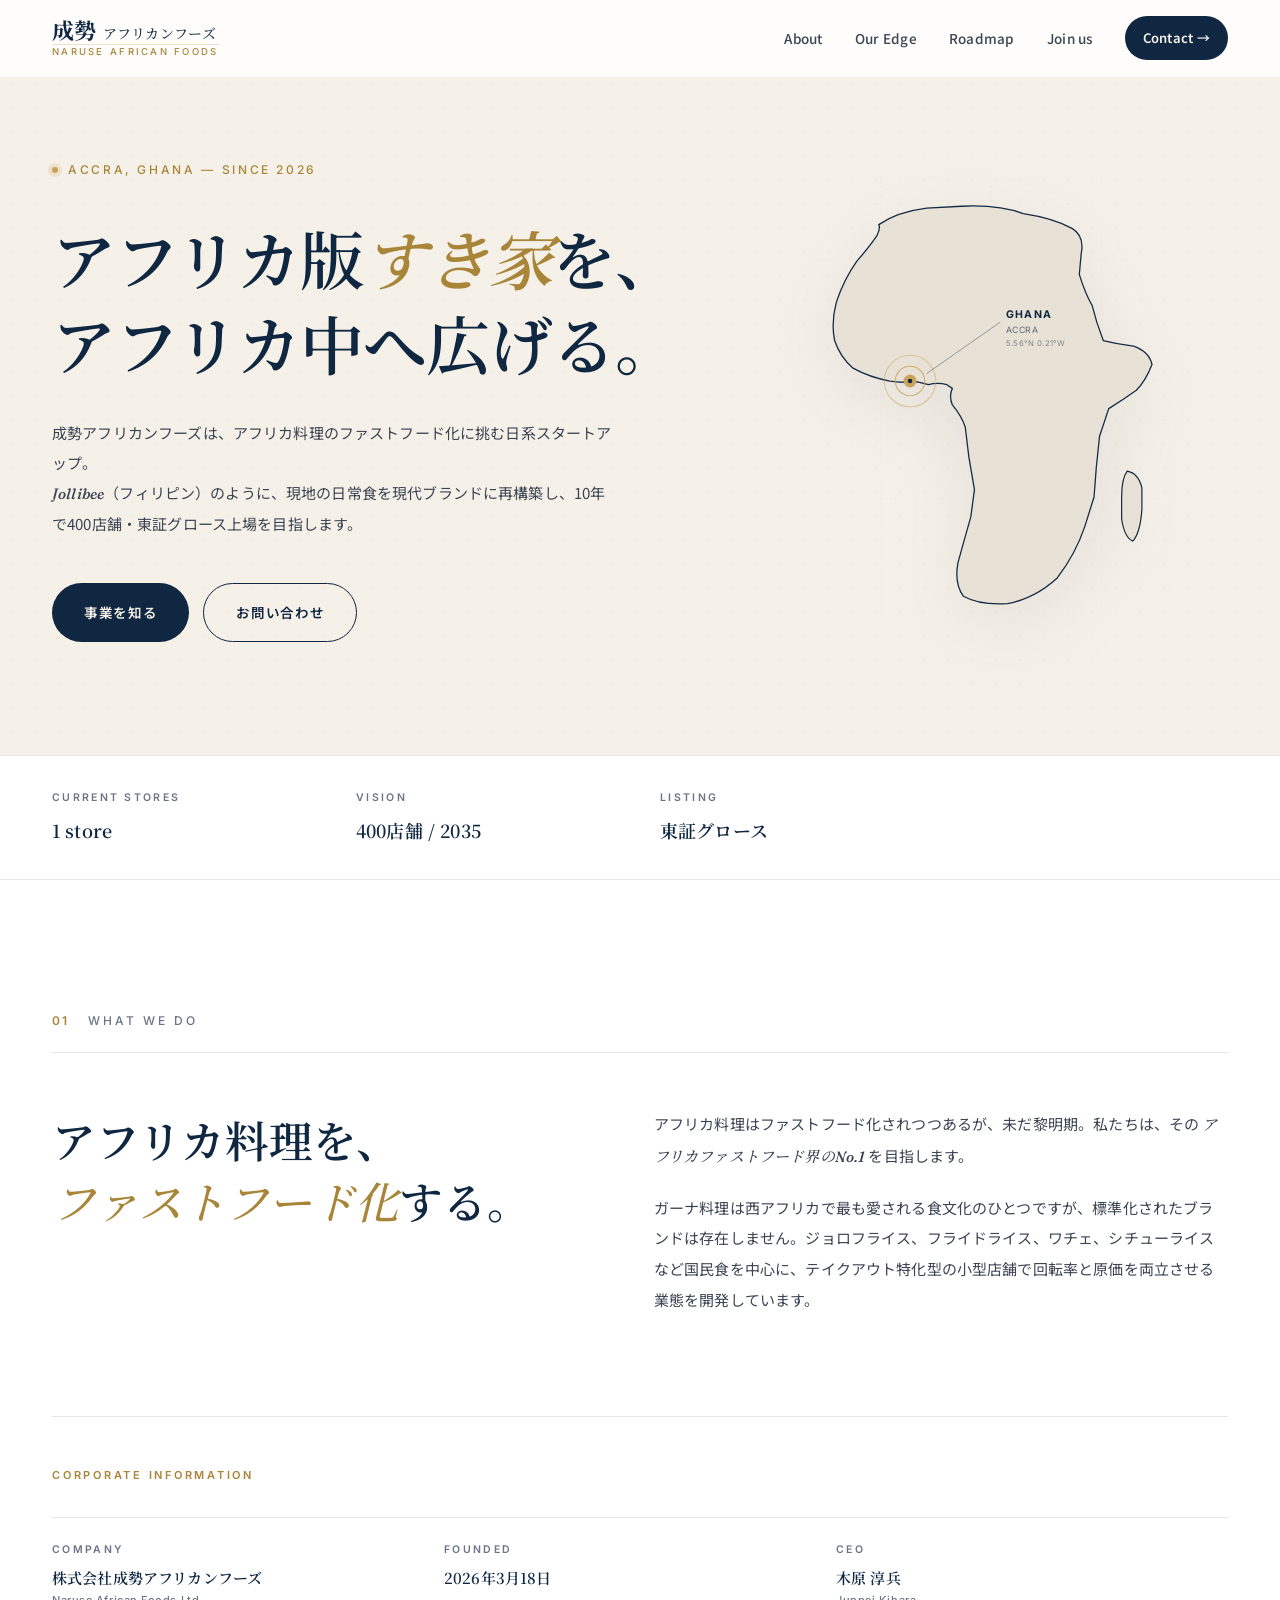
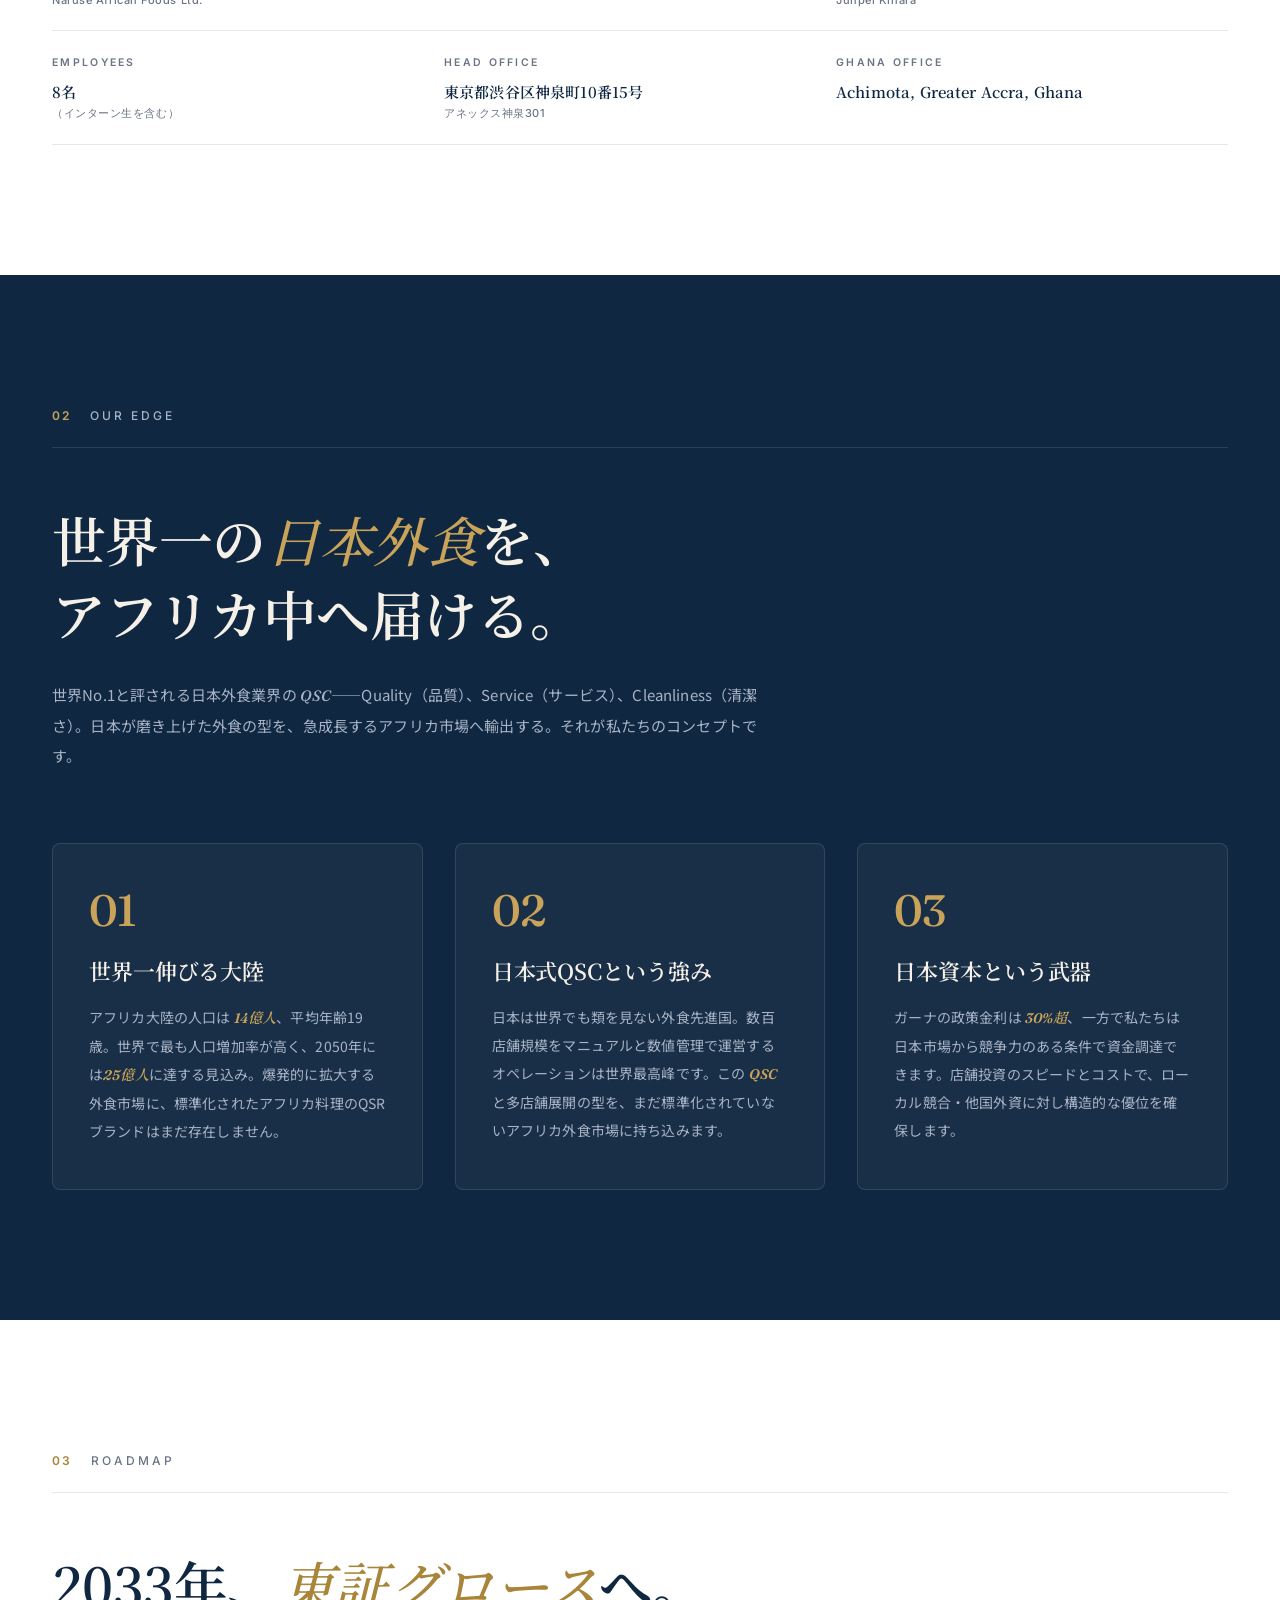
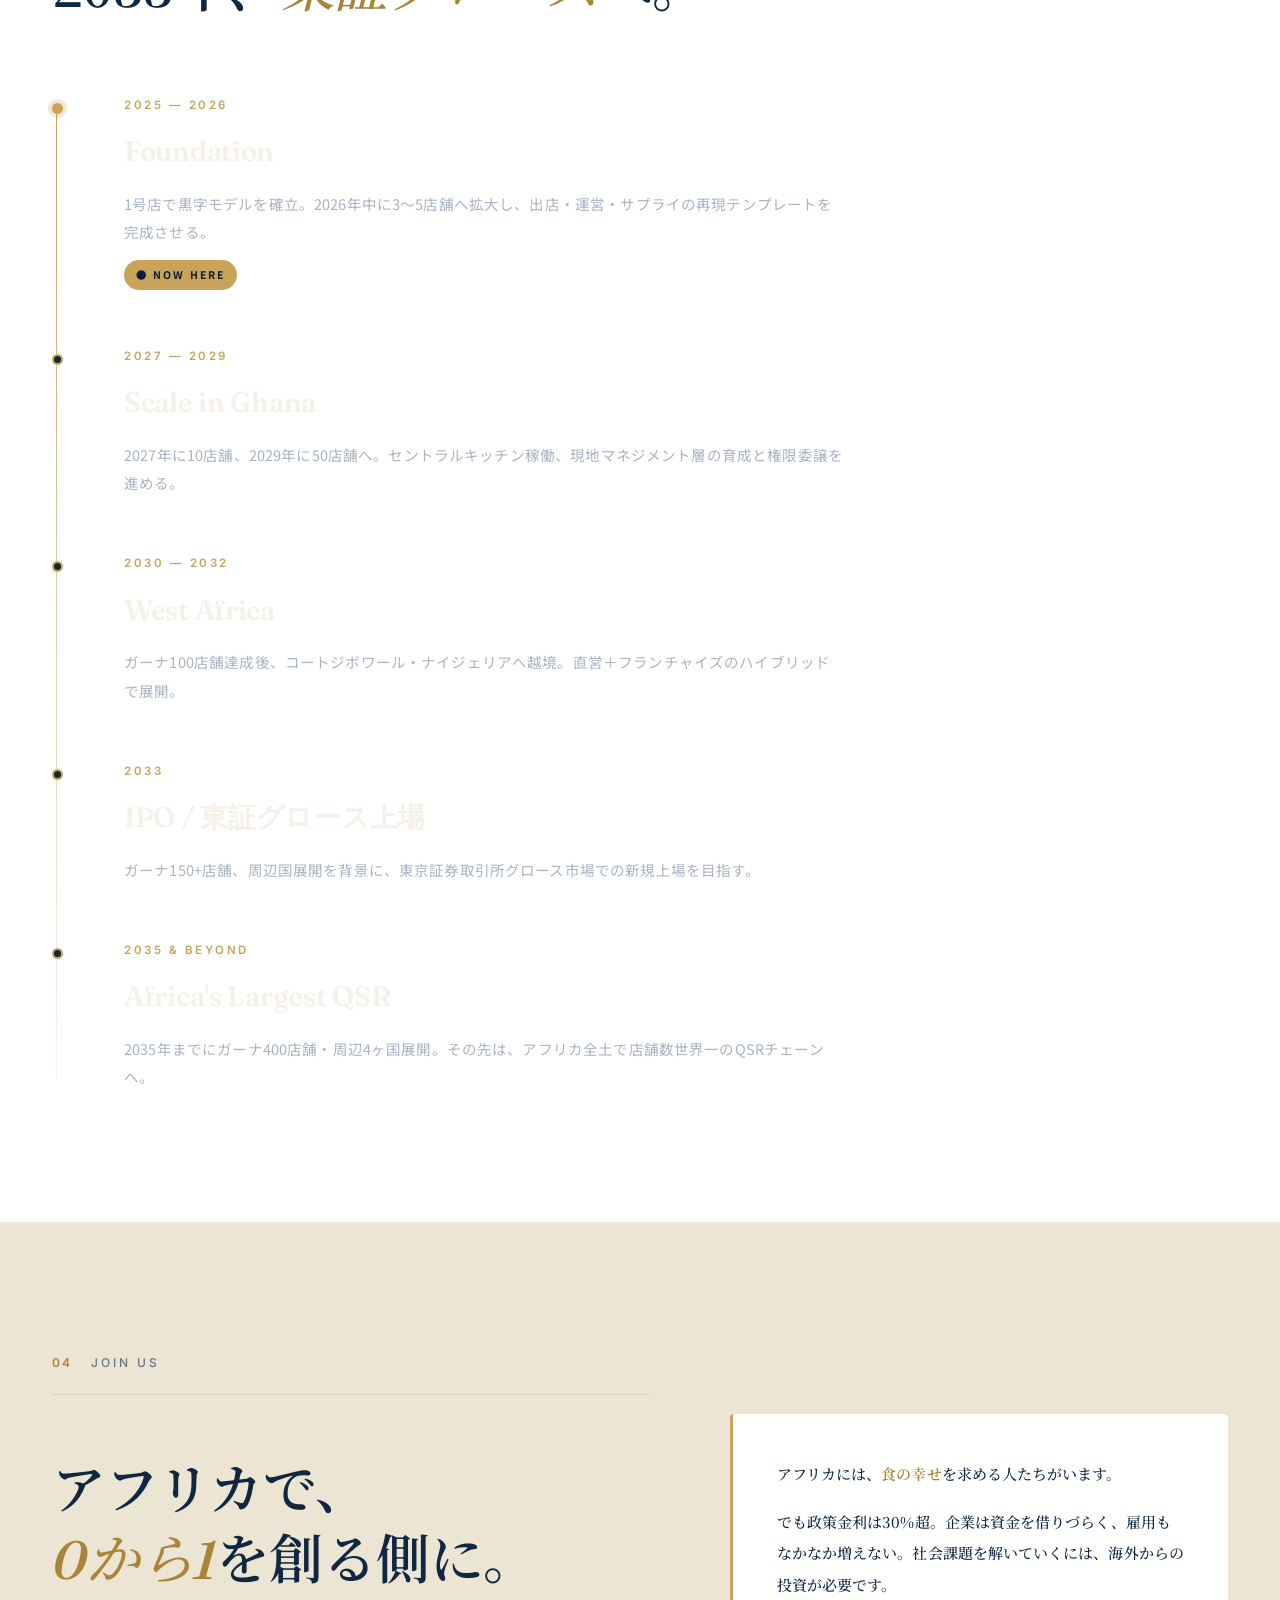
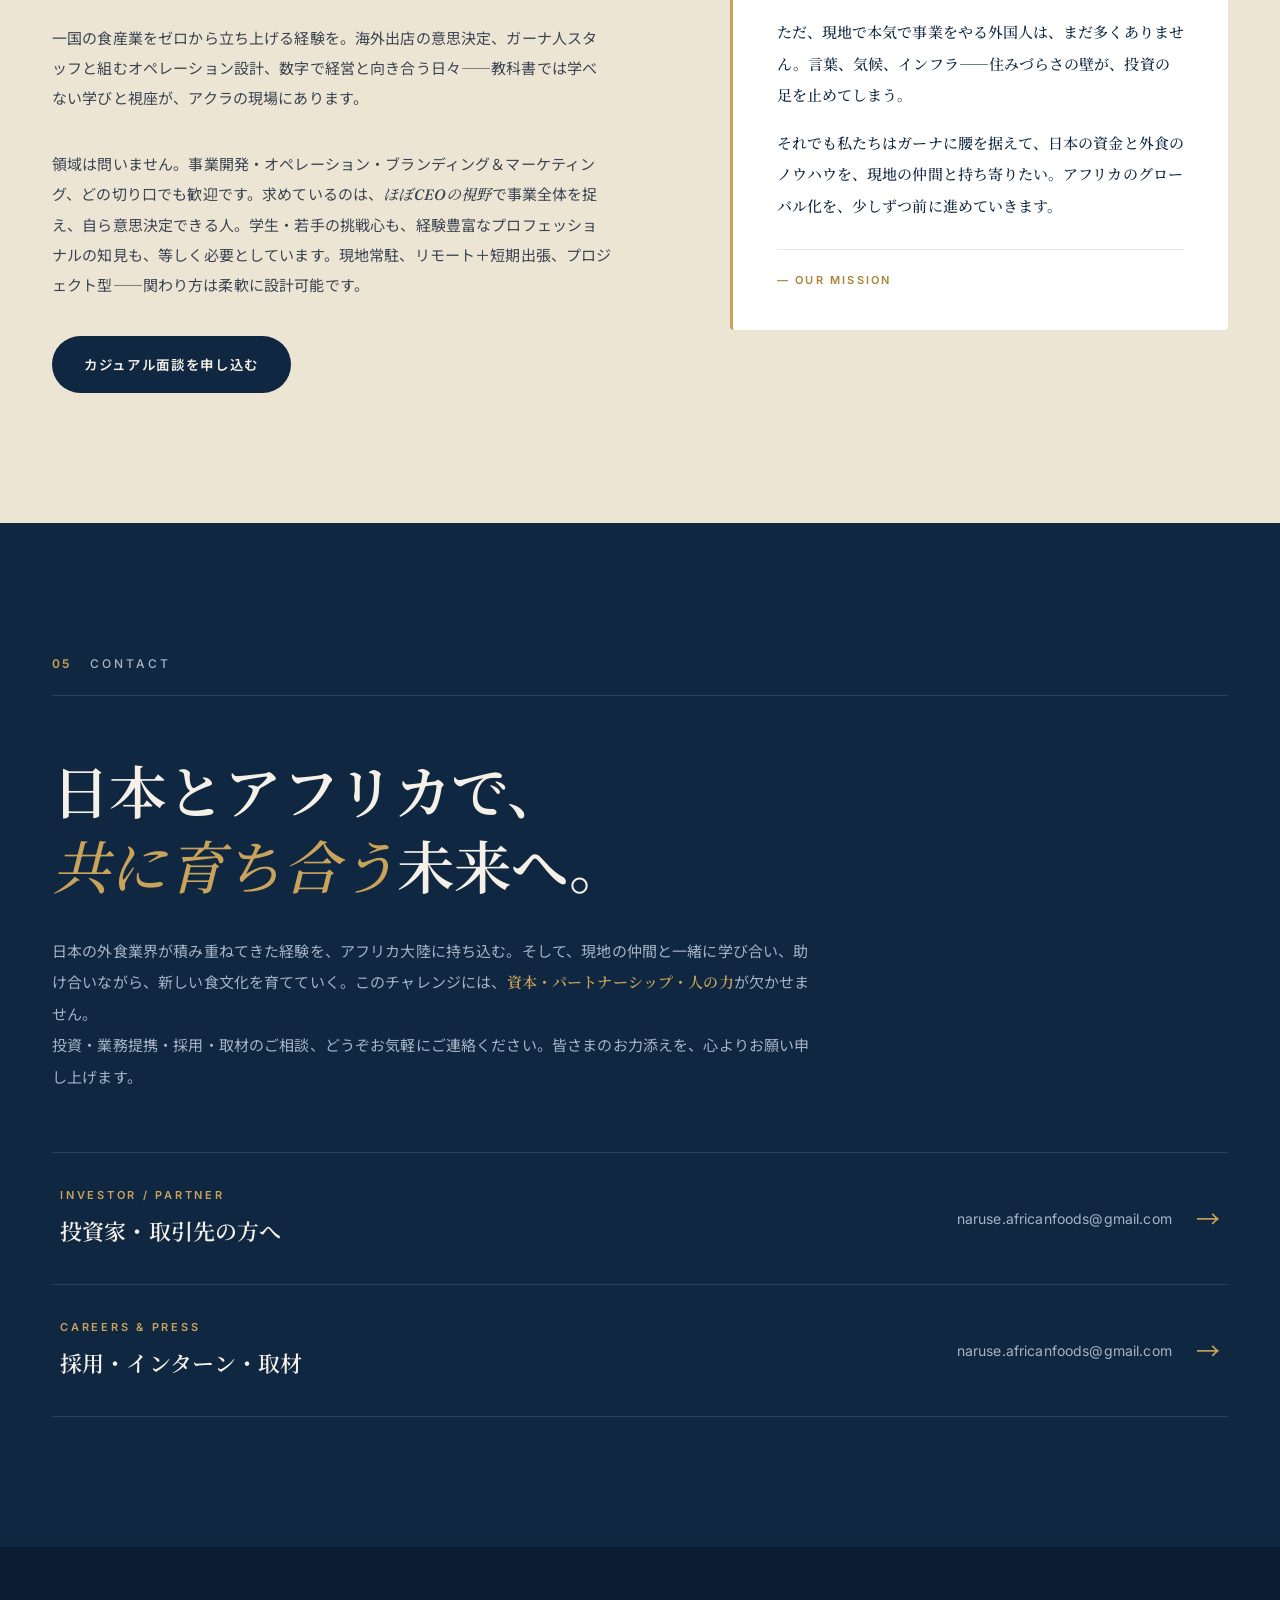
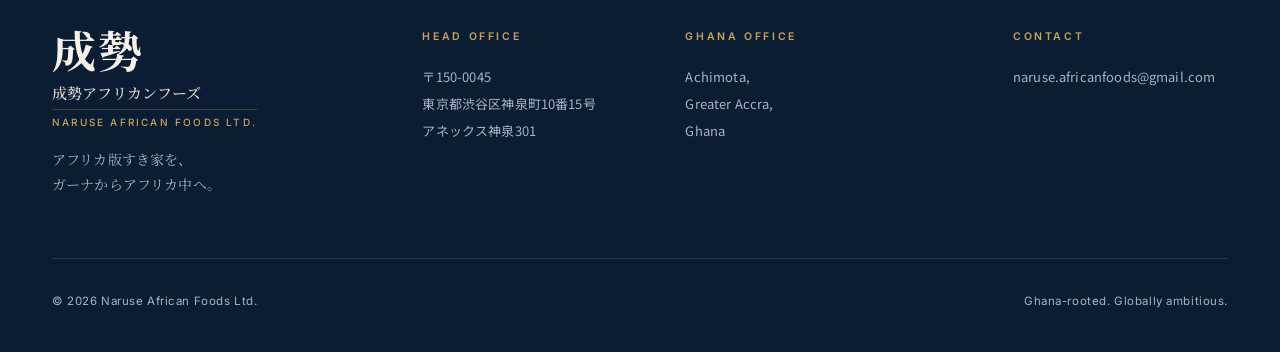
==== commit dcff9a94: "feat: 住所詳細化 / SEO強化（meta, JSON-LD, sitemap, robots）" ====
--- a/index.html
+++ b/index.html
@@ -3,11 +3,55 @@
 <head>
 <meta charset="UTF-8">
 <meta name="viewport" content="width=device-width, initial-scale=1.0">
-<title>成勢アフリカンフーズ | アフリカ版すき家を、ガーナからアフリカ中へ。</title>
-<meta name="description" content="成勢アフリカンフーズはアフリカ料理のファストフード化に挑む日系スタートアップ。ガーナ・アクラ発、10年で400店舗・東証グロース上場を目指します。">
-<meta property="og:title" content="成勢アフリカンフーズ">
-<meta property="og:description" content="アフリカ版すき家を、ガーナからアフリカ中へ。">
+<title>成勢アフリカンフーズ | アフリカ版すき家を、ガーナからアフリカ中へ</title>
+<meta name="description" content="株式会社成勢アフリカンフーズは、ガーナ・アクラを拠点にアフリカ料理のファストフード化に挑む日系スタートアップ。代表取締役 木原淳兵。10年で400店舗、東証グロース上場を目指しています。投資家・取引先・採用・取材のお問い合わせはこちらから。">
+<meta name="keywords" content="成勢アフリカンフーズ,Naruse African Foods,ガーナ,アクラ,アフリカ,ファストフード,QSR,外食,スタートアップ,日系スタートアップ,木原淳兵,アフリカ起業,ジョロフライス,東証グロース">
+<meta name="author" content="株式会社成勢アフリカンフーズ">
+<meta name="robots" content="index,follow">
+<link rel="canonical" href="https://kiharajunpei.github.io/naruse-africanfoods-site/">
 <meta property="og:type" content="website">
+<meta property="og:url" content="https://kiharajunpei.github.io/naruse-africanfoods-site/">
+<meta property="og:title" content="成勢アフリカンフーズ | アフリカ版すき家を、ガーナからアフリカ中へ">
+<meta property="og:description" content="ガーナ発、アフリカ料理のファストフード化に挑む日系スタートアップ。10年で400店舗、東証グロース上場へ。">
+<meta property="og:site_name" content="成勢アフリカンフーズ">
+<meta property="og:locale" content="ja_JP">
+<meta name="twitter:card" content="summary_large_image">
+<meta name="twitter:title" content="成勢アフリカンフーズ | アフリカ版すき家を、ガーナからアフリカ中へ">
+<meta name="twitter:description" content="ガーナ発、アフリカ料理のファストフード化に挑む日系スタートアップ。10年で400店舗、東証グロース上場へ。">
+<script type="application/ld+json">
+{
+  "@context": "https://schema.org",
+  "@type": "Organization",
+  "name": "株式会社成勢アフリカンフーズ",
+  "alternateName": "Naruse African Foods Ltd.",
+  "url": "https://kiharajunpei.github.io/naruse-africanfoods-site/",
+  "foundingDate": "2026-03-18",
+  "founder": {
+    "@type": "Person",
+    "name": "木原 淳兵"
+  },
+  "description": "ガーナ・アクラを拠点にアフリカ料理のファストフード化に挑む日系スタートアップ。",
+  "address": [
+    {
+      "@type": "PostalAddress",
+      "streetAddress": "神泉町10番15号 アネックス神泉301",
+      "addressLocality": "渋谷区",
+      "addressRegion": "東京都",
+      "postalCode": "150-0045",
+      "addressCountry": "JP"
+    },
+    {
+      "@type": "PostalAddress",
+      "addressLocality": "Achimota",
+      "addressRegion": "Greater Accra",
+      "addressCountry": "GH"
+    }
+  ],
+  "email": "naruse.africanfoods@gmail.com",
+  "numberOfEmployees": 8,
+  "sameAs": []
+}
+</script>
 <link rel="preconnect" href="https://fonts.googleapis.com">
 <link rel="preconnect" href="https://fonts.gstatic.com" crossorigin>
 <link href="https://fonts.googleapis.com/css2?family=Fraunces:ital,opsz,wght@0,9..144,400;0,9..144,500;0,9..144,600;0,9..144,700;1,9..144,500&family=Inter:wght@400;500;600;700&family=Noto+Sans+JP:wght@400;500;600;700&family=Noto+Serif+JP:wght@500;600;700&display=swap" rel="stylesheet">
@@ -398,9 +442,12 @@
         </p>
       </div>
       <div class="footer-col">
-        <div class="footer-label">Office</div>
-        <p>Accra, Ghana</p>
-        <p>Tokyo, Japan</p>
+        <div class="footer-label">Head Office</div>
+        <p>〒150-0045<br>東京都渋谷区神泉町10番15号<br>アネックス神泉301</p>
+      </div>
+      <div class="footer-col">
+        <div class="footer-label">Ghana Office</div>
+        <p>Achimota,<br>Greater Accra,<br>Ghana</p>
       </div>
       <div class="footer-col">
         <div class="footer-label">Contact</div>
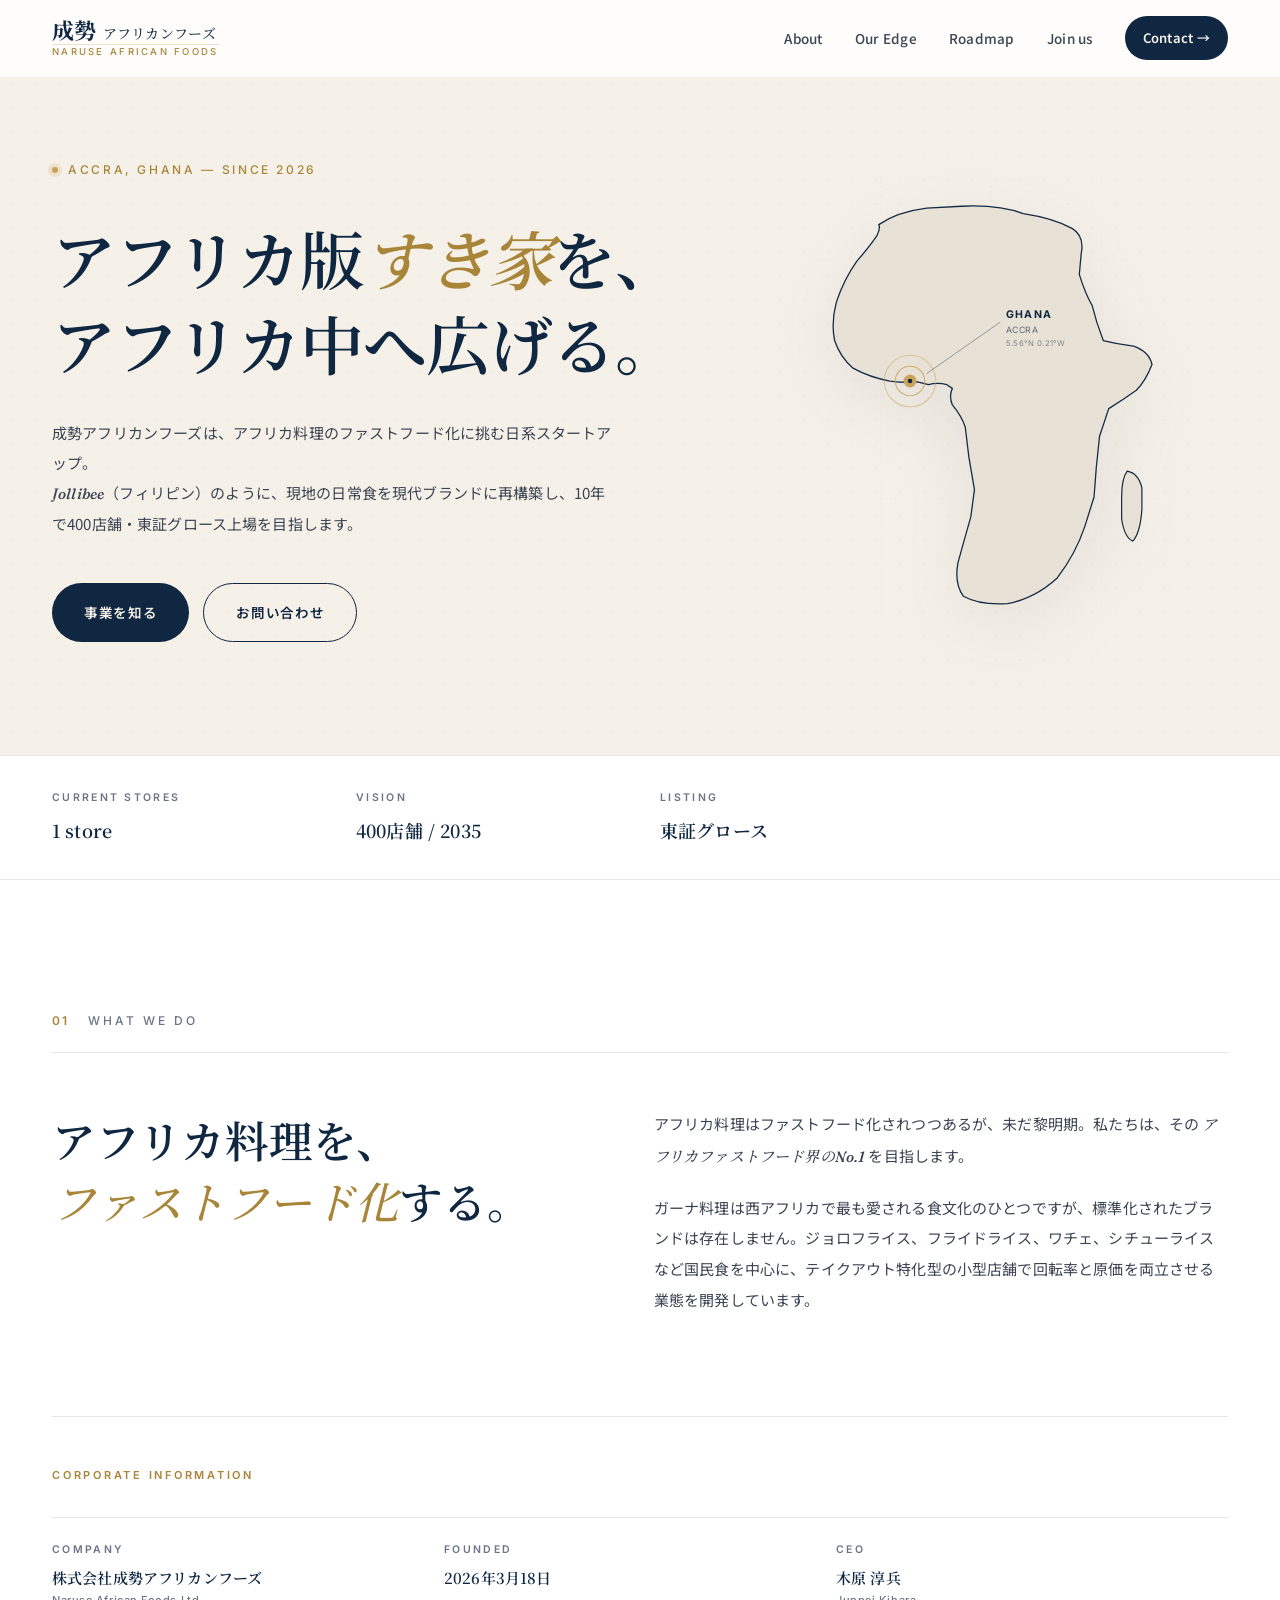
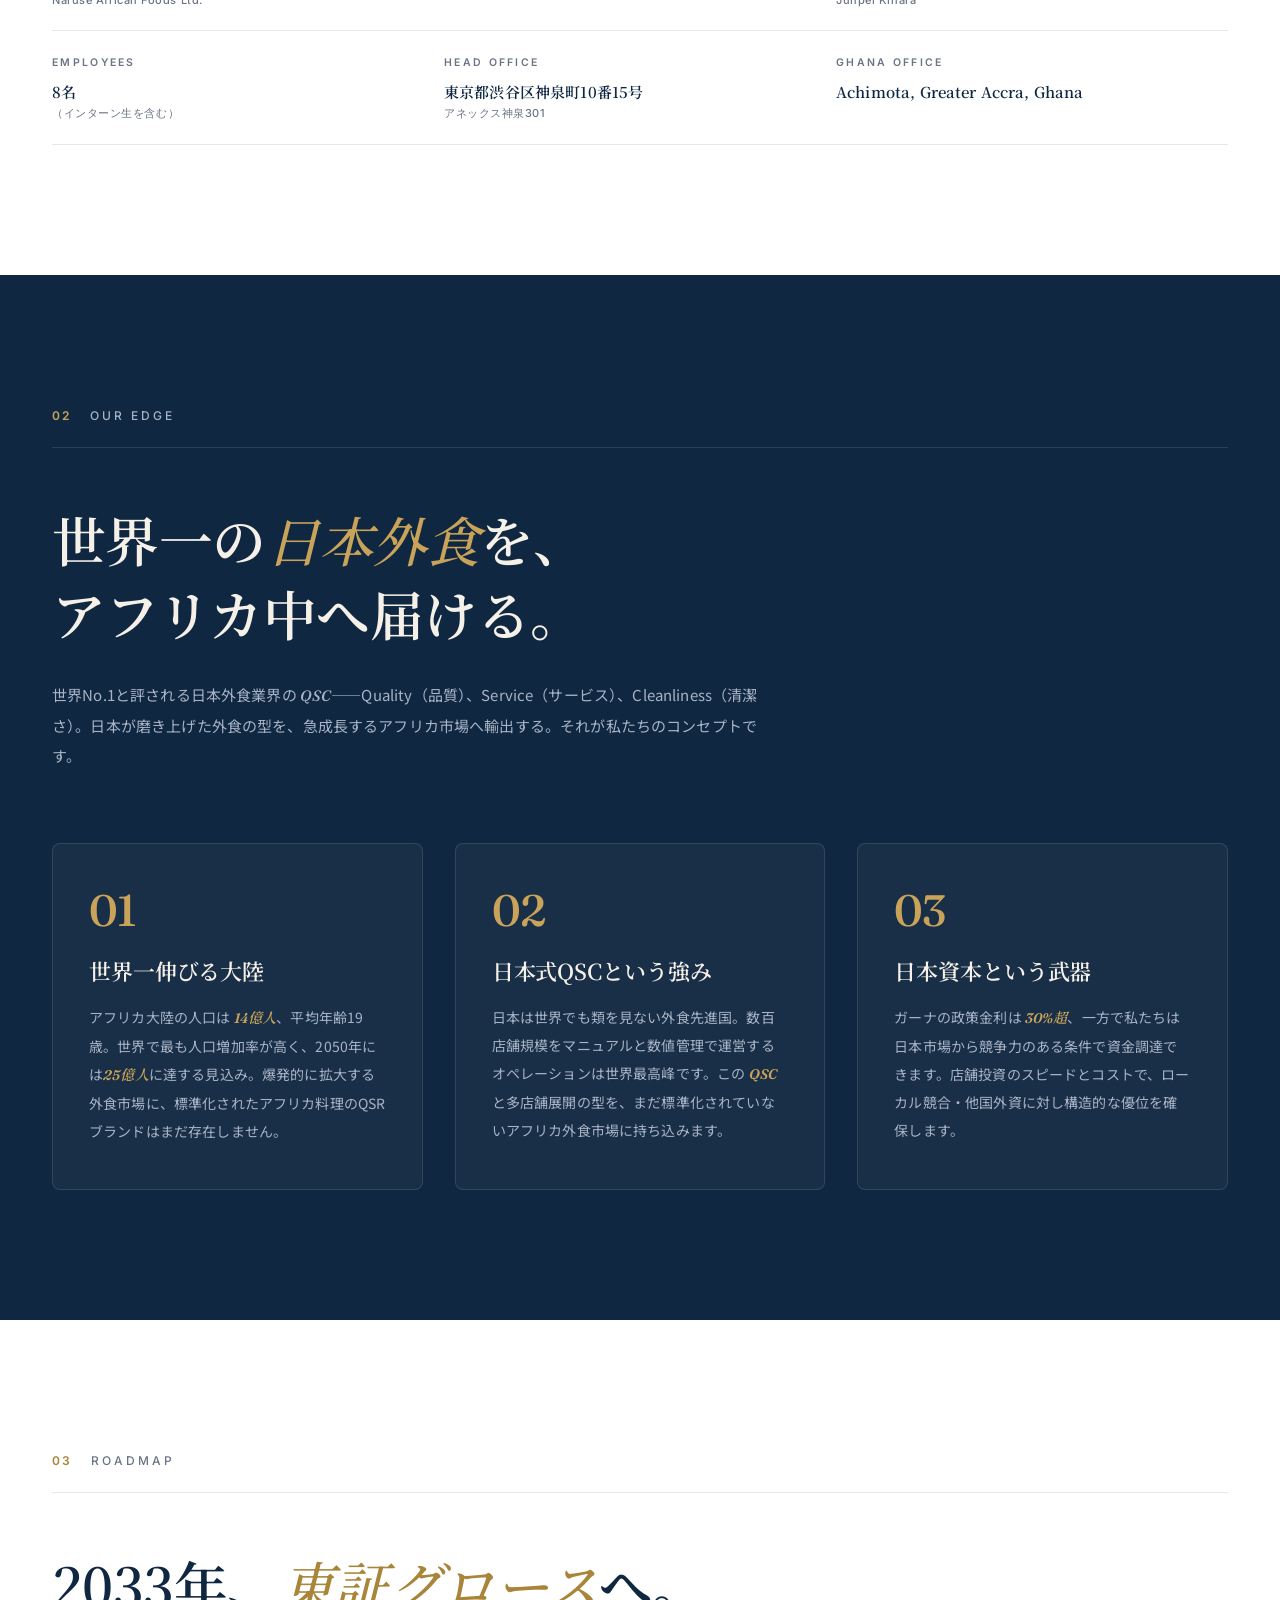
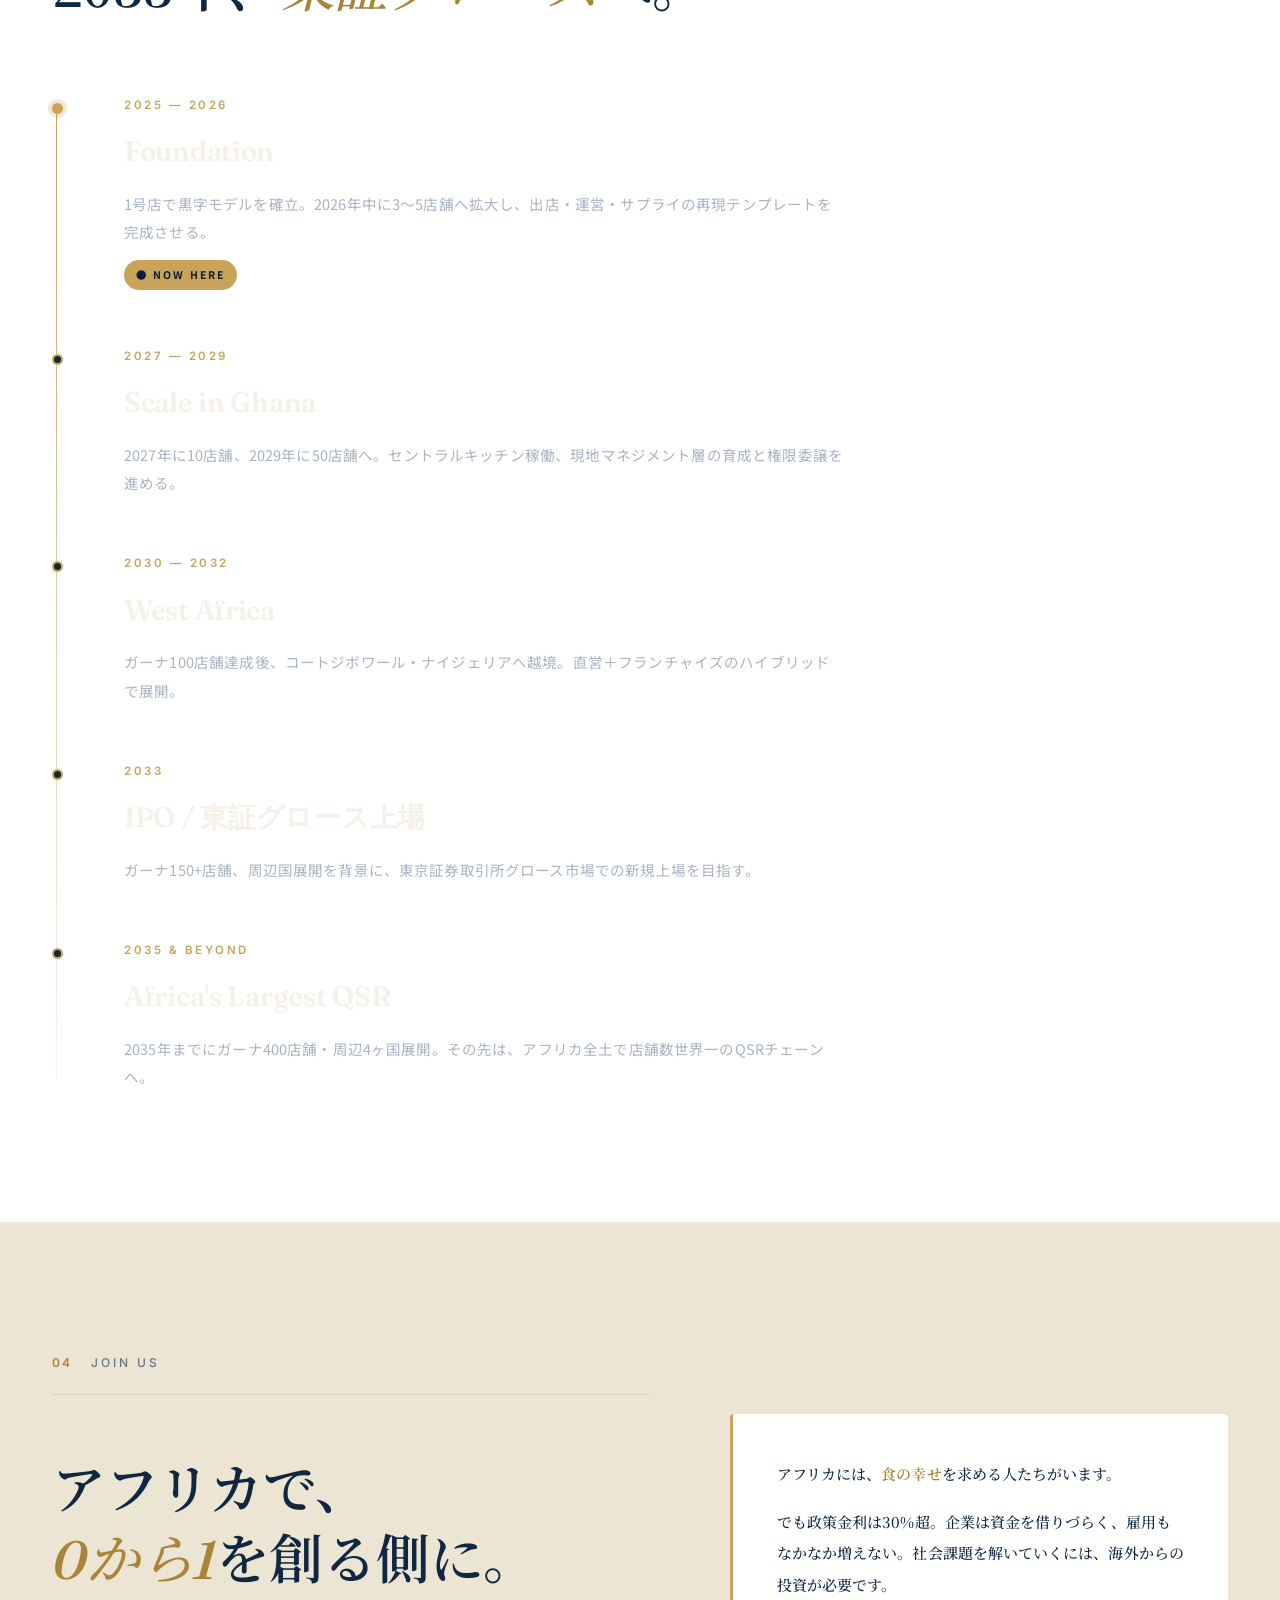
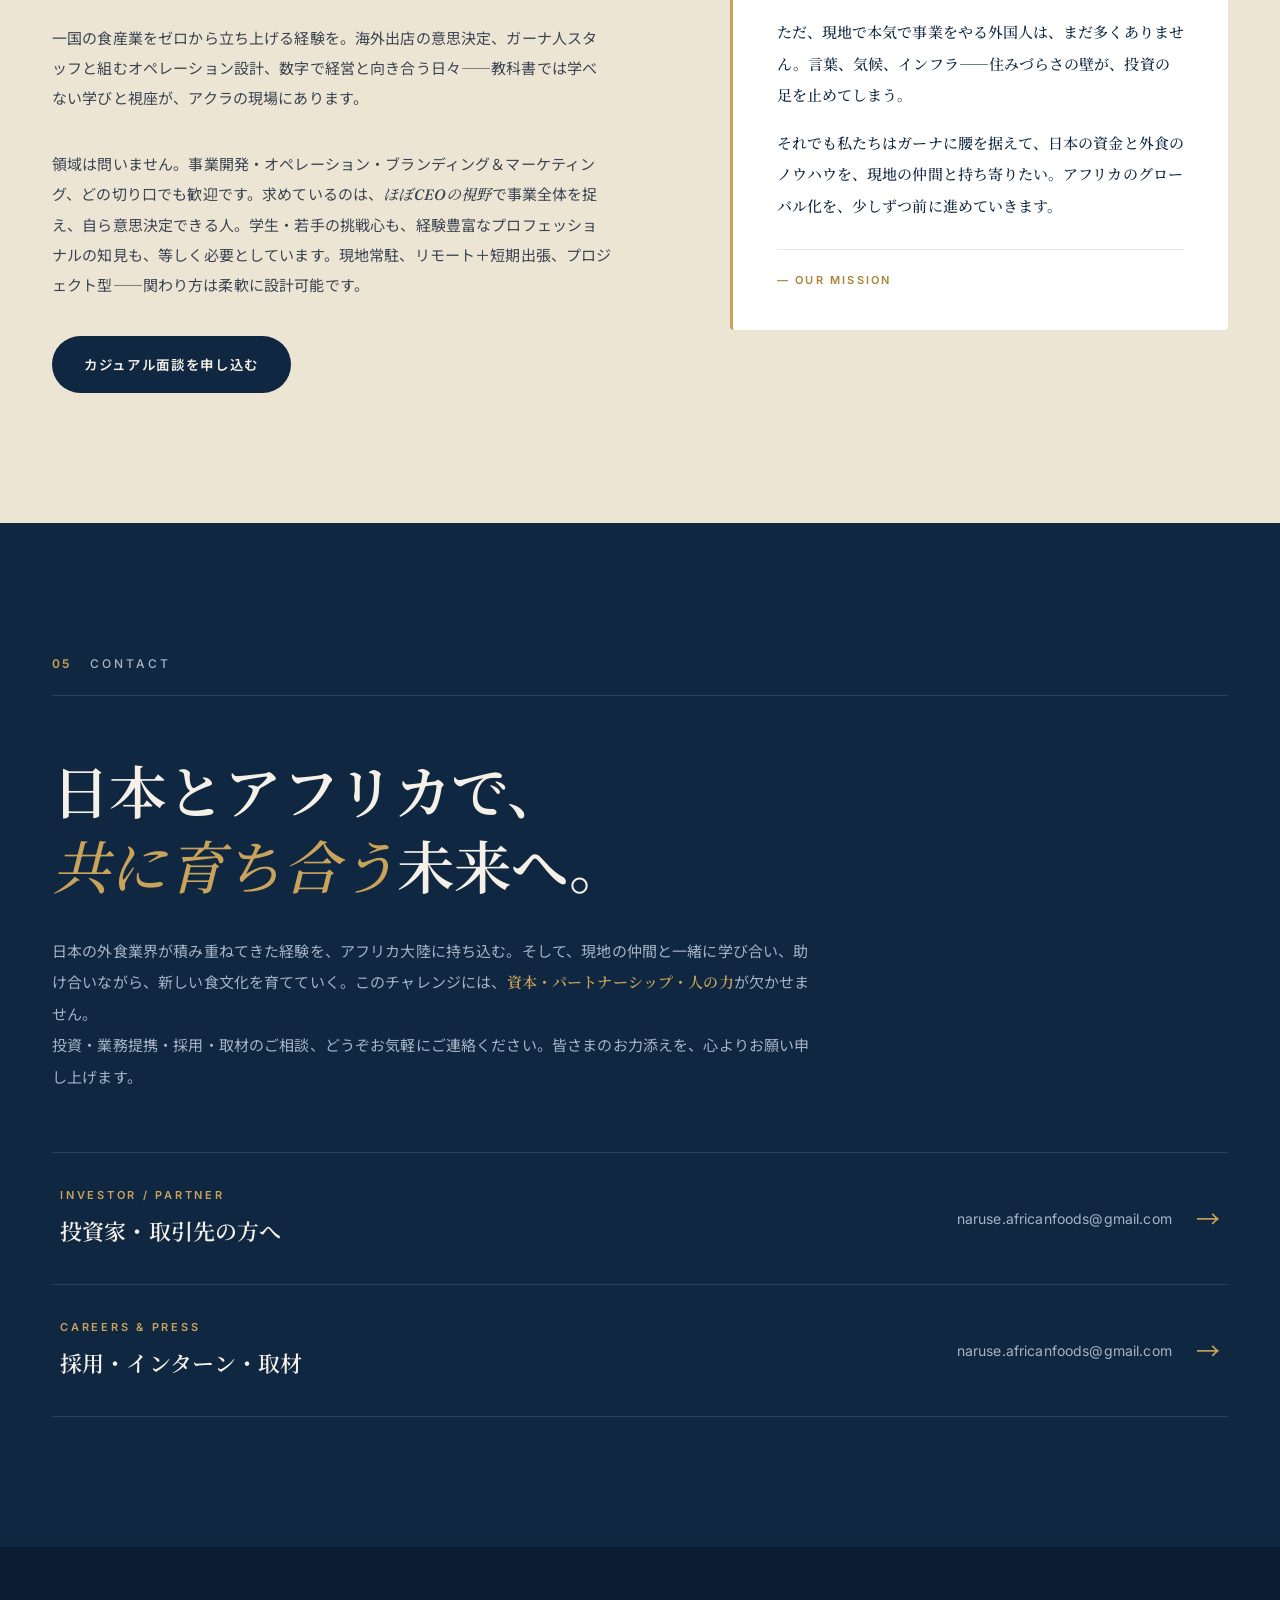
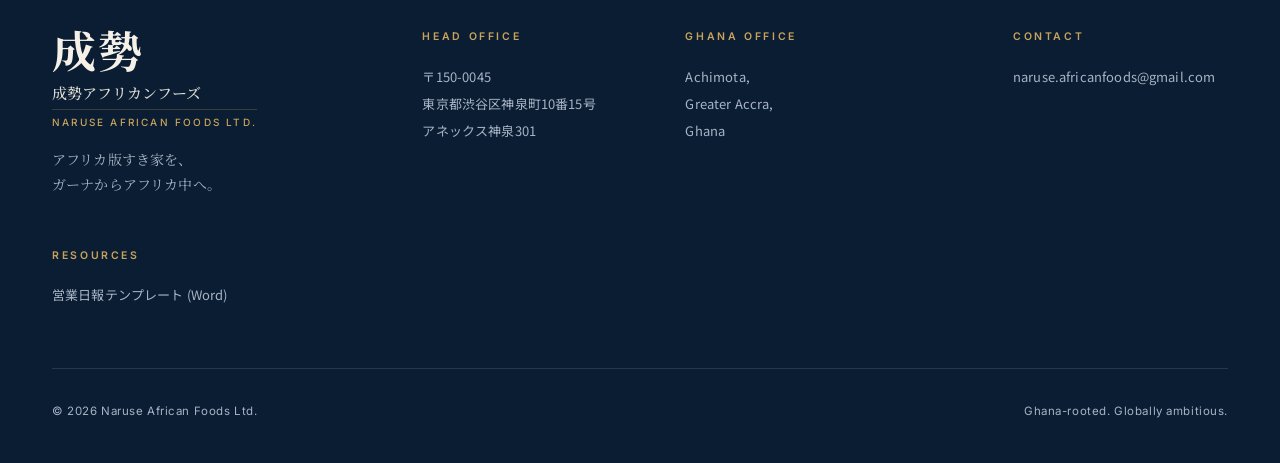
==== commit 211f7ac5: "feat: フッターに営業日報テンプレート(Word)ダウンロードリンク追加 URL直打ちでCDNキャッシュにより到達できない問題回避のため、 LPフッターにdownload属性付きリンクを設置。  " ====
--- a/index.html
+++ b/index.html
@@ -3,14 +3,15 @@
 <head>
 <meta charset="UTF-8">
 <meta name="viewport" content="width=device-width, initial-scale=1.0">
+<meta name="google-site-verification" content="Imwnu1NmeaUiWMS_LBiFc-t6ahX_27xBxEXIdf4zOdw">
 <title>成勢アフリカンフーズ | アフリカ版すき家を、ガーナからアフリカ中へ</title>
 <meta name="description" content="株式会社成勢アフリカンフーズは、ガーナ・アクラを拠点にアフリカ料理のファストフード化に挑む日系スタートアップ。代表取締役 木原淳兵。10年で400店舗、東証グロース上場を目指しています。投資家・取引先・採用・取材のお問い合わせはこちらから。">
 <meta name="keywords" content="成勢アフリカンフーズ,Naruse African Foods,ガーナ,アクラ,アフリカ,ファストフード,QSR,外食,スタートアップ,日系スタートアップ,木原淳兵,アフリカ起業,ジョロフライス,東証グロース">
 <meta name="author" content="株式会社成勢アフリカンフーズ">
 <meta name="robots" content="index,follow">
-<link rel="canonical" href="https://kiharajunpei.github.io/naruse-africanfoods-site/">
+<link rel="canonical" href="https://naruse-africanfoods.com/">
 <meta property="og:type" content="website">
-<meta property="og:url" content="https://kiharajunpei.github.io/naruse-africanfoods-site/">
+<meta property="og:url" content="https://naruse-africanfoods.com/">
 <meta property="og:title" content="成勢アフリカンフーズ | アフリカ版すき家を、ガーナからアフリカ中へ">
 <meta property="og:description" content="ガーナ発、アフリカ料理のファストフード化に挑む日系スタートアップ。10年で400店舗、東証グロース上場へ。">
 <meta property="og:site_name" content="成勢アフリカンフーズ">
@@ -24,7 +25,7 @@
   "@type": "Organization",
   "name": "株式会社成勢アフリカンフーズ",
   "alternateName": "Naruse African Foods Ltd.",
-  "url": "https://kiharajunpei.github.io/naruse-africanfoods-site/",
+  "url": "https://naruse-africanfoods.com/",
   "foundingDate": "2026-03-18",
   "founder": {
     "@type": "Person",
@@ -453,6 +454,10 @@
         <div class="footer-label">Contact</div>
         <a href="mailto:naruse.africanfoods@gmail.com">naruse.africanfoods@gmail.com</a>
       </div>
+      <div class="footer-col">
+        <div class="footer-label">Resources</div>
+        <a href="business_daily_report.docx" download>営業日報テンプレート (Word)</a>
+      </div>
     </div>
     <div class="footer-bottom">
       <div>© 2026 Naruse African Foods Ltd.</div>
